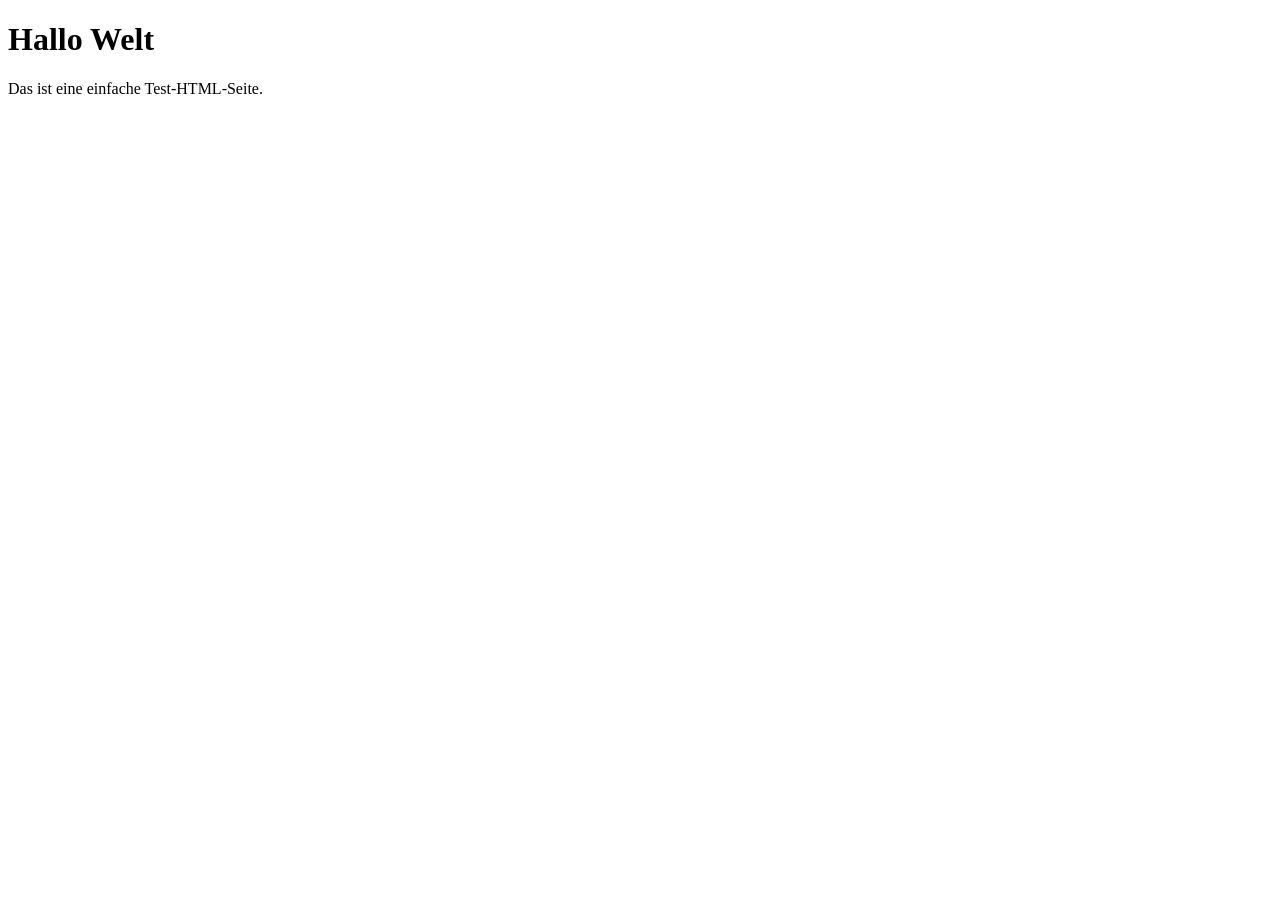
==== index.html @ 41f22ca0 "test html" ====
<!DOCTYPE html>
<html lang="de">
<head>
    <meta charset="UTF-8">
    <title>Testseite</title>
</head>
<body>
    <h1>Hallo Welt</h1>
    <p>Das ist eine einfache Test-HTML-Seite.</p>
</body>
</html>
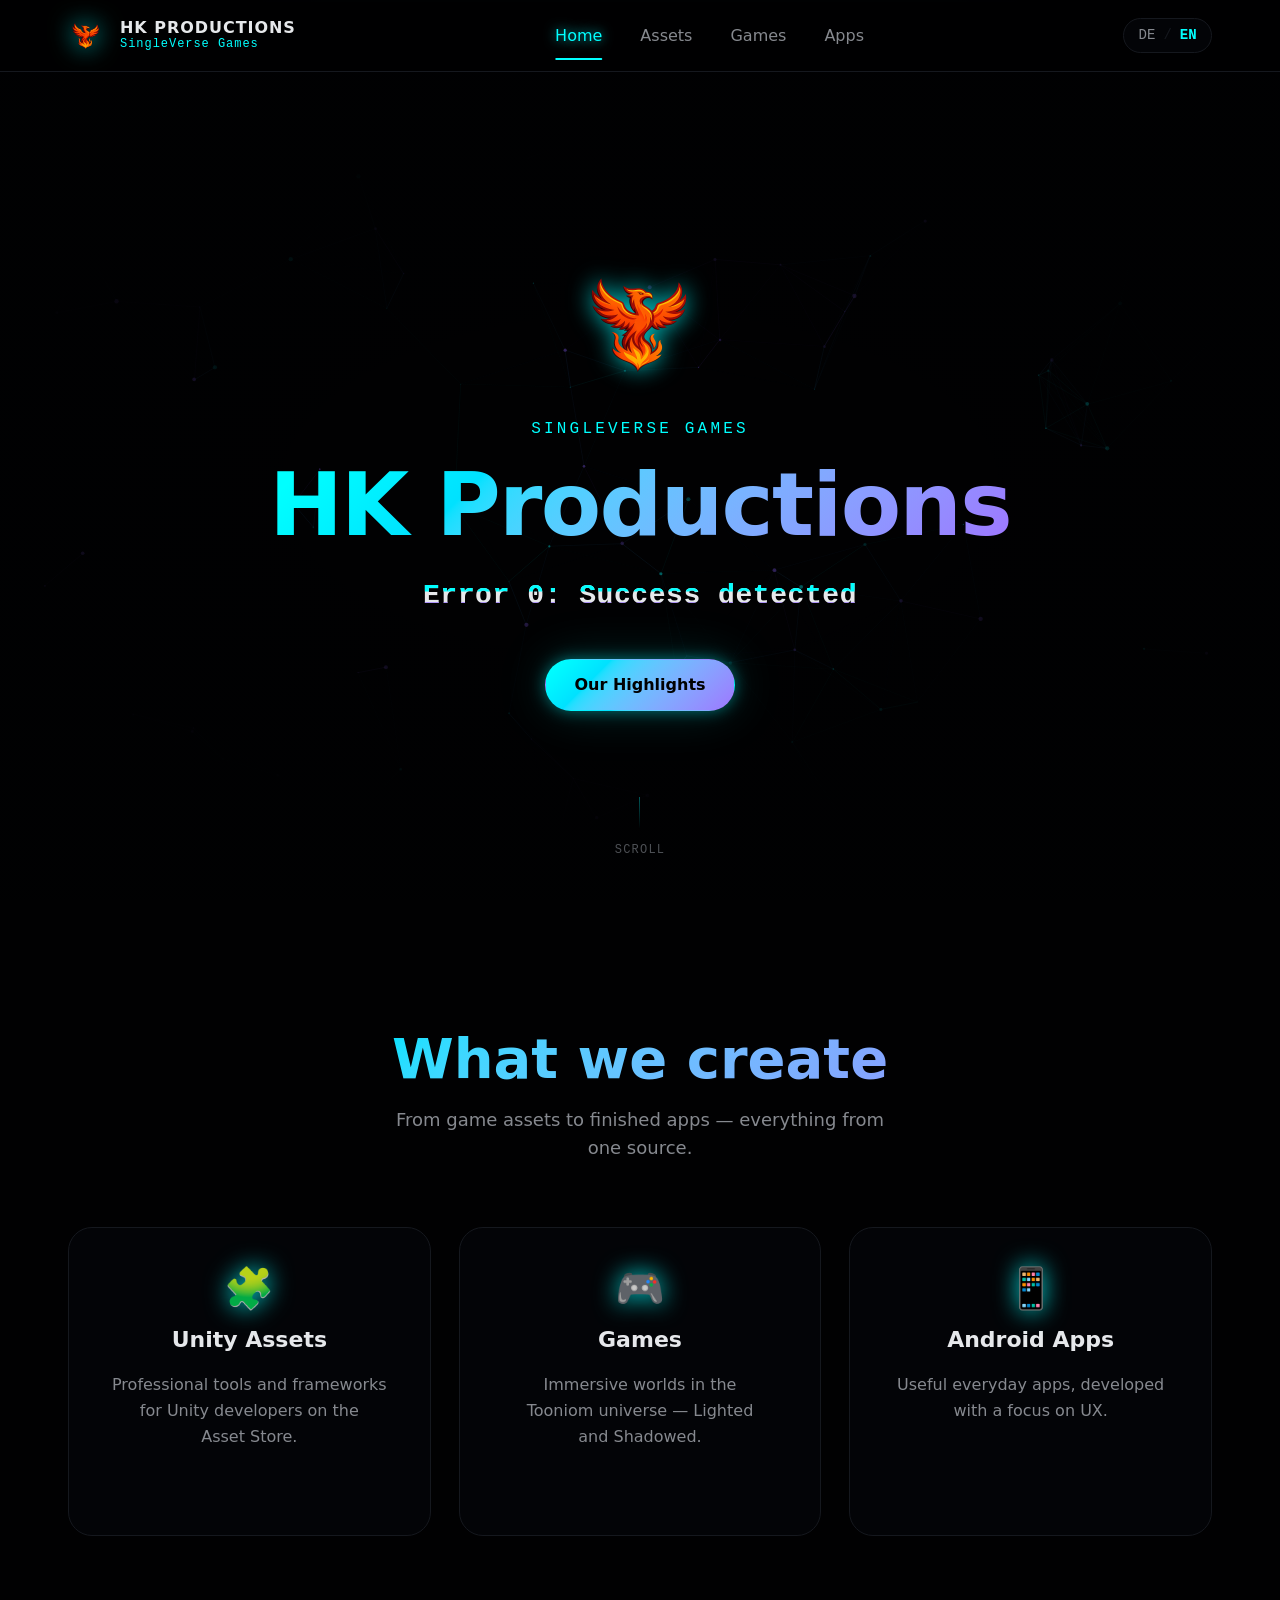
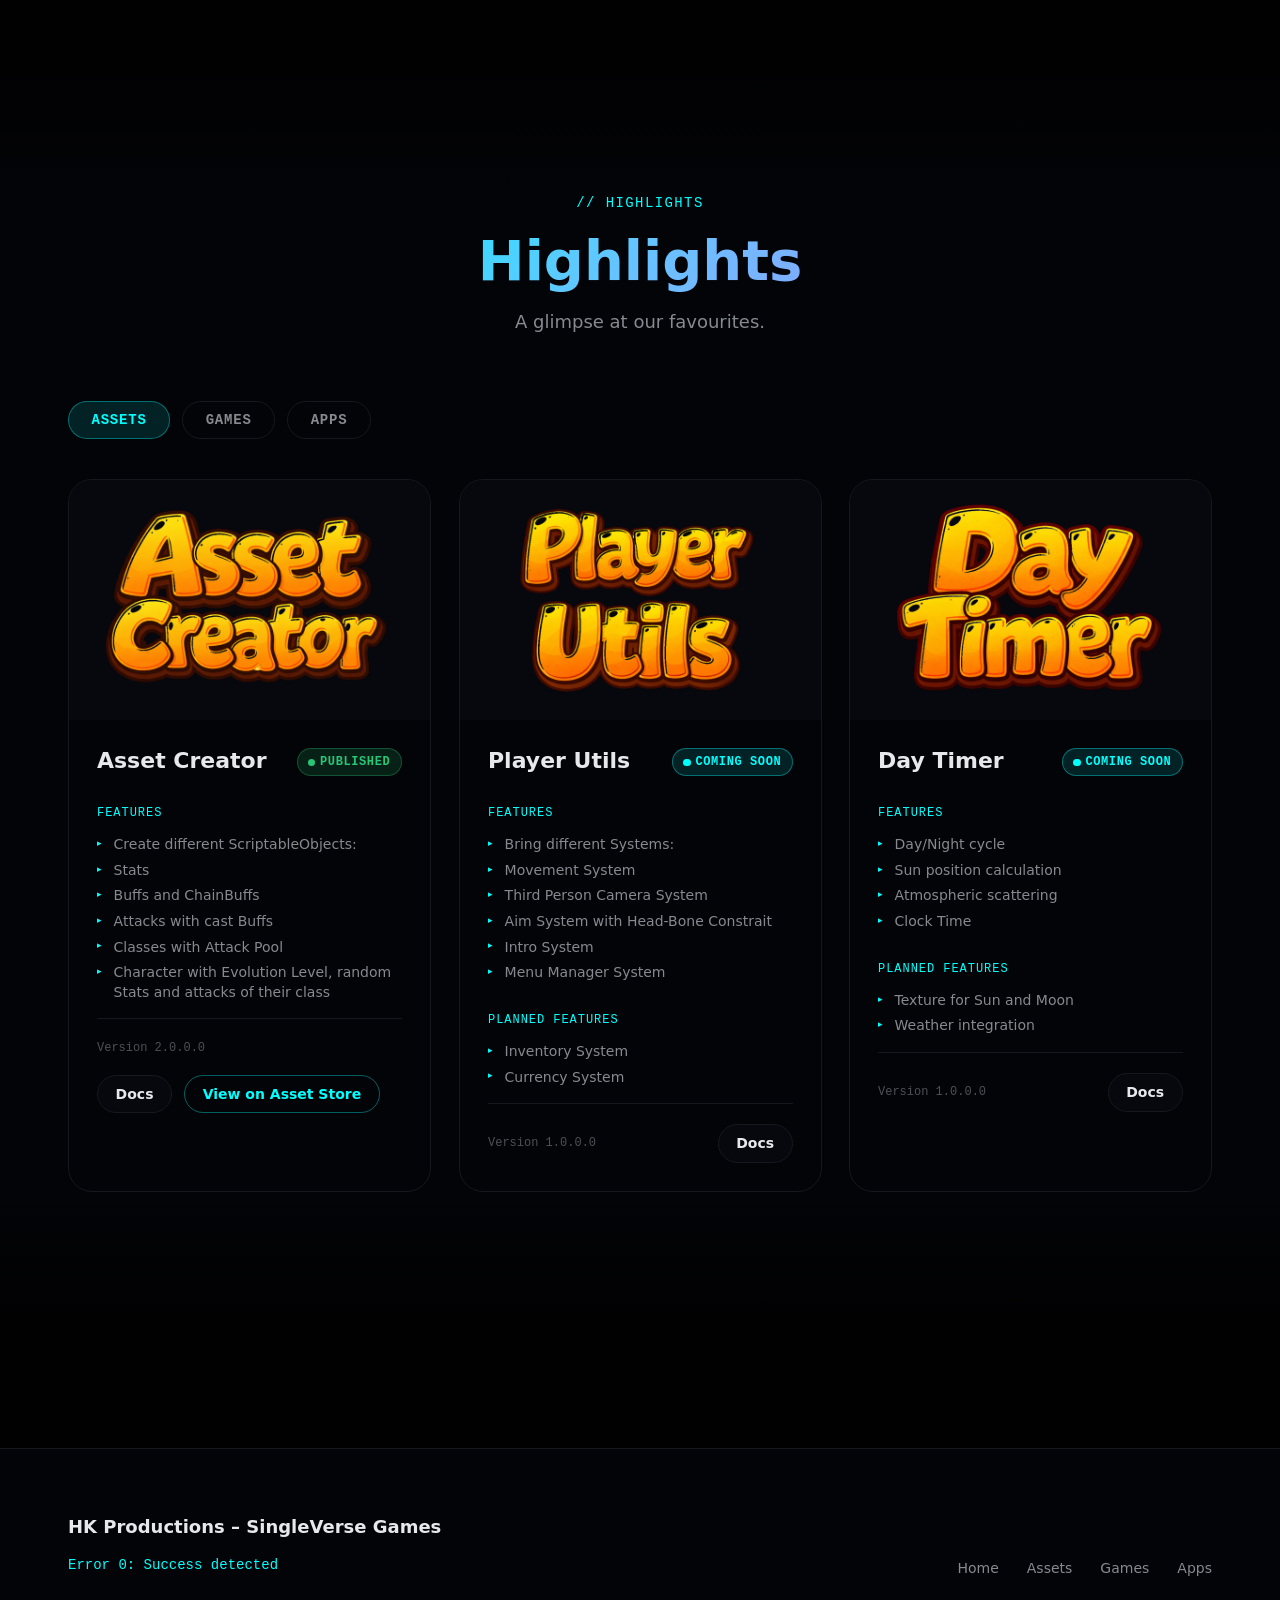
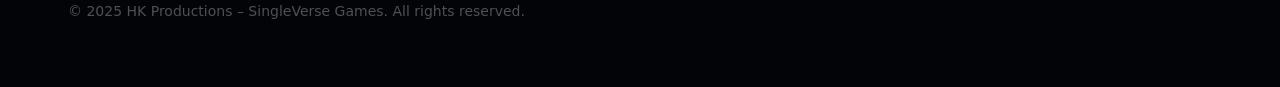
==== commit 8f259f17: "Website Init" ====
--- a/index.html
+++ b/index.html
@@ -1,11 +1,203 @@
 <!DOCTYPE html>
-<html lang="de">
+<html lang="de" data-page="index.html">
 <head>
-    <meta charset="UTF-8">
-    <title>Testseite</title>
+  <meta charset="UTF-8">
+  <meta name="viewport" content="width=device-width, initial-scale=1.0">
+
+  <!-- ── SEO ───────────────────────────────────────────────────────── -->
+  <title>HK Productions – SingleVerse Games | Error 0: Success detected</title>
+  <meta name="description" content="HK Productions – SingleVerse Games entwickelt Unity Assets, immersive Spiele im Tooniom-Universum und durchdachte Android Apps. Error 0: Success detected.">
+  <meta name="keywords" content="HK Productions, SingleVerse Games, Unity Assets, Tooniom, Android Apps, Indie Games, Game Development">
+  <meta name="author" content="HK Productions">
+  <meta name="robots" content="index, follow">
+  <!-- Replace with your actual GitHub Pages URL -->
+  <link rel="canonical" href="https://hk-gamestudio.github.io/">
+  <link rel="alternate" hreflang="de" href="https://hk-gamestudio.github.io/">
+  <link rel="alternate" hreflang="en" href="https://hk-gamestudio.github.io/">
+
+  <!-- ── Open Graph ─────────────────────────────────────────────── -->
+  <meta property="og:type"        content="website">
+  <meta property="og:url"         content="https://hk-gamestudio.github.io/">
+  <meta property="og:title"       content="HK Productions – SingleVerse Games">
+  <meta property="og:description" content="Unity Assets, Tooniom Games und Android Apps. Error 0: Success detected.">
+  <meta property="og:image"       content="https://hk-gamestudio.github.io/icons/Cover_PC.png">
+  <meta property="og:locale"      content="de_DE">
+  <meta property="og:locale:alternate" content="en_US">
+
+  <!-- ── Twitter Card ───────────────────────────────────────────── -->
+  <meta name="twitter:card"        content="summary_large_image">
+  <meta name="twitter:title"       content="HK Productions – SingleVerse Games">
+  <meta name="twitter:description" content="Unity Assets, Tooniom Games und Android Apps.">
+  <meta name="twitter:image"       content="https://hk-gamestudio.github.io/icons/Cover_PC.png">
+
+  <!-- ── Structured Data ────────────────────────────────────────── -->
+  <script type="application/ld+json">
+  {
+    "@context": "https://schema.org",
+    "@type": "Organization",
+    "name": "HK Productions",
+    "alternateName": "HK Productions – SingleVerse Games",
+    "description": "Game development studio creating Unity Assets, games and Android apps.",
+    "url": "https://hk-gamestudio.github.io/",
+    "logo": "https://hk-gamestudio.github.io/icons/Phönix.png",
+    "sameAs": []
+  }
+  </script>
+
+  <!-- ── Favicon ────────────────────────────────────────────────── -->
+  <link rel="icon" href="icons/favicon.ico" type="image/x-icon">
+  <link rel="icon" type="image/png" sizes="32x32" href="icons/favicon.ico">
+
+  <!-- ── CSS ────────────────────────────────────────────────────── -->
+  <link rel="stylesheet" href="css/tokens.css">
+  <link rel="stylesheet" href="css/reset.css">
+  <link rel="stylesheet" href="css/global.css">
+  <link rel="stylesheet" href="css/components.css">
+  <link rel="stylesheet" href="css/animations.css">
+  <link rel="stylesheet" href="css/home.css">
 </head>
-<body>
-    <h1>Hallo Welt</h1>
-    <p>Das ist eine einfache Test-HTML-Seite.</p>
+<body class="page">
+
+  <!-- Scan line effect -->
+  <div class="scanline" aria-hidden="true"></div>
+
+  <!-- ── Navigation ─────────────────────────────────────────────── -->
+  <nav class="nav" id="nav" role="navigation" aria-label="Hauptnavigation">
+    <div class="nav__inner">
+      <a href="index.html" class="nav__logo" aria-label="HK Productions – Home">
+        <img src="icons/Phönix.png" alt="HK Productions Logo" class="nav__logo-img" width="36" height="36">
+        <div class="nav__logo-text">
+          <span class="nav__logo-name">HK Productions</span>
+          <span class="nav__logo-sub">SingleVerse Games</span>
+        </div>
+      </a>
+
+      <ul class="nav__links" role="list">
+        <li><a href="index.html"  class="nav__link" data-page="index.html"  data-i18n="nav.home">Start</a></li>
+        <li><a href="assets.html" class="nav__link" data-page="assets.html" data-i18n="nav.assets">Assets</a></li>
+        <li><a href="games.html"  class="nav__link" data-page="games.html"  data-i18n="nav.games">Spiele</a></li>
+        <li><a href="apps.html"   class="nav__link" data-page="apps.html"   data-i18n="nav.apps">Apps</a></li>
+      </ul>
+
+      <div class="nav__right">
+        <button class="lang-toggle" id="lang-toggle" aria-label="Sprache wechseln">
+          <span class="lang-toggle__opt active" data-lang="de">DE</span>
+          <span class="lang-toggle__sep">/</span>
+          <span class="lang-toggle__opt" data-lang="en">EN</span>
+        </button>
+        <button class="nav__hamburger" id="nav-hamburger" aria-label="Menü öffnen" aria-expanded="false" aria-controls="nav-links">
+          <span></span><span></span><span></span>
+        </button>
+      </div>
+    </div>
+  </nav>
+
+  <main>
+
+    <!-- ── Hero ──────────────────────────────────────────────────── -->
+    <section class="hero" aria-label="Hero">
+      <canvas class="hero__canvas" id="hero-canvas" aria-hidden="true"></canvas>
+
+      <div class="hero__content">
+        <img
+          src="icons/Phönix.png"
+          alt="HK Productions Phönix"
+          class="hero__logo float fade-up"
+          width="128"
+          height="128"
+        >
+        <p class="hero__label fade-up fade-up--d1" data-i18n="home.hero_sub">SingleVerse Games</p>
+        <h1 class="hero__title fade-up fade-up--d2">HK Productions</h1>
+        <p class="hero__slogan fade-up fade-up--d3">
+          <span class="glitch" data-text="Error 0: Success detected" data-i18n="home.hero_slogan">Error 0: Success detected</span>
+        </p>
+        <div class="hero__actions fade-up fade-up--d4">
+          <a href="#showcase" class="btn btn--primary" data-i18n="home.hero_cta">Unsere Highlights</a>
+        </div>
+      </div>
+
+      <div class="hero__scroll-hint" aria-hidden="true">
+        <div class="hero__scroll-line"></div>
+        <span data-i18n="home.hero_scroll">Scrollen</span>
+      </div>
+    </section>
+
+    <!-- ── Feature Tiles ──────────────────────────────────────────── -->
+    <section class="features section" aria-labelledby="features-title">
+      <div class="container">
+        <div class="section-header">
+          <h2 id="features-title" data-i18n="home.features_title">Was wir erschaffen</h2>
+          <p data-i18n="home.features_sub">Vom Game-Asset bis zur fertigen App – alles aus einer Hand.</p>
+        </div>
+
+        <div class="features__grid">
+          <a href="assets.html" class="feature-tile reveal" data-reveal-delay="0">
+            <span class="feature-tile__icon" aria-hidden="true">🧩</span>
+            <h3 class="feature-tile__title" data-i18n="home.features.assets_title">Unity Assets</h3>
+            <p class="feature-tile__desc" data-i18n="home.features.assets_desc">Professionelle Tools und Frameworks für Unity-Entwickler auf dem Asset Store.</p>
+            <span class="feature-tile__arrow">→ ansehen</span>
+          </a>
+
+          <a href="games.html" class="feature-tile reveal" data-reveal-delay="100">
+            <span class="feature-tile__icon" aria-hidden="true">🎮</span>
+            <h3 class="feature-tile__title" data-i18n="home.features.games_title">Spiele</h3>
+            <p class="feature-tile__desc" data-i18n="home.features.games_desc">Immersive Welten im Tooniom-Universum – Lighted und Shadowed.</p>
+            <span class="feature-tile__arrow">→ entdecken</span>
+          </a>
+
+          <a href="apps.html" class="feature-tile reveal" data-reveal-delay="200">
+            <span class="feature-tile__icon" aria-hidden="true">📱</span>
+            <h3 class="feature-tile__title" data-i18n="home.features.apps_title">Android Apps</h3>
+            <p class="feature-tile__desc" data-i18n="home.features.apps_desc">Nützliche Apps für den Alltag, entwickelt mit Fokus auf UX.</p>
+            <span class="feature-tile__arrow">→ erkunden</span>
+          </a>
+        </div>
+      </div>
+    </section>
+
+    <!-- ── Showcase ───────────────────────────────────────────────── -->
+    <section class="showcase section" id="showcase" aria-labelledby="showcase-title">
+      <div class="container">
+        <p class="showcase__section-label" aria-hidden="true">// highlights</p>
+        <div class="section-header">
+          <h2 id="showcase-title" data-i18n="home.showcase_title">Highlights</h2>
+          <p data-i18n="home.showcase_sub">Ein Blick auf das, was wir bauen.</p>
+        </div>
+
+        <div class="showcase__tabs" role="tablist" aria-label="Showcase-Kategorien">
+          <button class="showcase__tab active" data-tab="assets" data-i18n="nav.assets" role="tab" aria-selected="true">Assets</button>
+          <button class="showcase__tab" data-tab="games" data-i18n="nav.games" role="tab" aria-selected="false">Spiele</button>
+          <button class="showcase__tab" data-tab="apps" data-i18n="nav.apps" role="tab" aria-selected="false">Apps</button>
+        </div>
+
+        <div class="cards-grid cards-grid--showcase" id="showcase-grid" role="tabpanel" aria-live="polite" aria-label="Showcase Cards">
+          <!-- Dynamically loaded by cards.js -->
+          <div class="skeleton skeleton-card"></div>
+          <div class="skeleton skeleton-card"></div>
+          <div class="skeleton skeleton-card"></div>
+        </div>
+      </div>
+    </section>
+
+  </main>
+
+  <!-- ── Footer ─────────────────────────────────────────────────── -->
+  <footer class="footer" role="contentinfo">
+    <div class="footer__inner">
+      <div class="footer__brand">
+        <span class="footer__name">HK Productions – SingleVerse Games</span>
+        <span class="footer__tagline" data-i18n="footer.tagline">Error 0: Success detected</span>
+        <span class="footer__copy" data-i18n="footer.copy">© 2025 HK Productions. Alle Rechte vorbehalten.</span>
+      </div>
+      <nav class="footer__links" aria-label="Footer Navigation">
+        <a href="index.html"  data-i18n="nav.home">Start</a>
+        <a href="assets.html" data-i18n="nav.assets">Assets</a>
+        <a href="games.html"  data-i18n="nav.games">Spiele</a>
+        <a href="apps.html"   data-i18n="nav.apps">Apps</a>
+      </nav>
+    </div>
+  </footer>
+
+  <script type="module" src="js/main.js"></script>
 </body>
 </html>
--- a/css/tokens.css
+++ b/css/tokens.css
@@ -0,0 +1,160 @@
+/* ═══════════════════════════════════════════════════════
+   LAYER ORDER — declared once here, inherited everywhere
+   ═══════════════════════════════════════════════════════ */
+@layer reset, tokens, global, components, pages;
+
+/* ── Animatable Custom Properties (CSS Houdini @property) ── */
+@property --neon-glow-opacity {
+  syntax: '<number>';
+  inherits: true;
+  initial-value: 0;
+}
+@property --card-border-opacity {
+  syntax: '<number>';
+  inherits: false;
+  initial-value: 0.12;
+}
+@property --gradient-angle {
+  syntax: '<angle>';
+  inherits: false;
+  initial-value: 135deg;
+}
+@property --particle-alpha {
+  syntax: '<number>';
+  inherits: false;
+  initial-value: 0;
+}
+
+/* ── Design Tokens ── */
+@layer tokens {
+  :root {
+    /* ── Color Primitives (OKLCH for perceptual uniformity) ── */
+    --_cyan-l:    0.90;
+    --_cyan-c:    0.20;
+    --_cyan-h:    194;
+    --_purple-l:  0.68;
+    --_purple-c:  0.22;
+    --_purple-h:  291;
+
+    /* Brand */
+    --clr-cyan:           oklch(var(--_cyan-l)   var(--_cyan-c)   var(--_cyan-h));
+    --clr-cyan-dim:       oklch(var(--_cyan-l)   var(--_cyan-c)   var(--_cyan-h) / 0.12);
+    --clr-cyan-border:    oklch(var(--_cyan-l)   var(--_cyan-c)   var(--_cyan-h) / 0.35);
+    --clr-cyan-glow:      oklch(var(--_cyan-l)   var(--_cyan-c)   var(--_cyan-h) / 0.50);
+    --clr-purple:         oklch(var(--_purple-l) var(--_purple-c) var(--_purple-h));
+    --clr-purple-dim:     oklch(var(--_purple-l) var(--_purple-c) var(--_purple-h) / 0.12);
+    --clr-purple-border:  oklch(var(--_purple-l) var(--_purple-c) var(--_purple-h) / 0.35);
+    --clr-purple-glow:    oklch(var(--_purple-l) var(--_purple-c) var(--_purple-h) / 0.50);
+
+    /* Gradient shorthand */
+    --gradient-brand: linear-gradient(135deg, var(--clr-cyan), var(--clr-purple));
+    --gradient-brand-r: linear-gradient(135deg, var(--clr-purple), var(--clr-cyan));
+
+    /* Surfaces */
+    --clr-bg:         oklch(0.065 0.010 264);
+    --clr-surface:    oklch(0.105 0.012 264);
+    --clr-surface-2:  oklch(0.135 0.012 264);
+    --clr-surface-3:  oklch(0.170 0.012 264);
+    --clr-border:     oklch(0.210 0.012 264);
+    --clr-border-2:   oklch(0.280 0.012 264);
+
+    /* Text */
+    --clr-text:        oklch(0.93 0.004 264);
+    --clr-text-muted:  oklch(0.63 0.010 264);
+    --clr-text-subtle: oklch(0.43 0.010 264);
+
+    /* Semantic */
+    --clr-success:     oklch(0.73 0.17 155);
+    --clr-success-dim: oklch(0.73 0.17 155 / 0.15);
+    --clr-warning:     oklch(0.80 0.17  62);
+    --clr-error:       oklch(0.63 0.22  25);
+
+    /* ── Typography ── */
+    --font-sans: ui-sans-serif, system-ui, -apple-system, 'Segoe UI', Roboto, sans-serif;
+    --font-mono: ui-monospace, 'JetBrains Mono', 'Fira Code', 'Cascadia Code', 'SF Mono', Consolas, monospace;
+
+    /* Fluid Type Scale */
+    --text-2xs: clamp(0.625rem,  1.00vw, 0.750rem);
+    --text-xs:  clamp(0.750rem,  1.25vw, 0.875rem);
+    --text-sm:  clamp(0.875rem,  1.50vw, 1.000rem);
+    --text-md:  clamp(1.000rem,  1.75vw, 1.125rem);
+    --text-lg:  clamp(1.125rem,  2.25vw, 1.375rem);
+    --text-xl:  clamp(1.375rem,  3.00vw, 1.750rem);
+    --text-2xl: clamp(1.750rem,  4.00vw, 2.500rem);
+    --text-3xl: clamp(2.250rem,  5.50vw, 3.500rem);
+    --text-4xl: clamp(2.750rem,  8.00vw, 5.500rem);
+
+    /* Font Weights */
+    --fw-normal:   400;
+    --fw-medium:   500;
+    --fw-semibold: 600;
+    --fw-bold:     700;
+    --fw-black:    900;
+
+    /* ── Spacing (fluid) ── */
+    --space-1:  clamp(0.25rem,  0.50vw, 0.375rem);
+    --space-2:  clamp(0.50rem,  1.00vw, 0.750rem);
+    --space-3:  clamp(0.75rem,  1.50vw, 1.000rem);
+    --space-4:  clamp(1.00rem,  2.00vw, 1.250rem);
+    --space-6:  clamp(1.25rem,  2.50vw, 1.750rem);
+    --space-8:  clamp(1.75rem,  3.50vw, 2.500rem);
+    --space-12: clamp(2.50rem,  5.00vw, 4.000rem);
+    --space-16: clamp(4.00rem,  7.00vw, 6.000rem);
+    --space-24: clamp(5.00rem, 10.00vw, 9.000rem);
+    --space-32: clamp(7.00rem, 14.00vw, 12.00rem);
+
+    /* ── Border Radius ── */
+    --radius-sm:   0.375rem;
+    --radius-md:   0.625rem;
+    --radius-lg:   1.000rem;
+    --radius-xl:   1.500rem;
+    --radius-2xl:  2.000rem;
+    --radius-full: 9999px;
+
+    /* ── Layout ── */
+    --max-width:  75rem;
+    --nav-height: 4.5rem;
+
+    /* ── Glows ── */
+    --glow-cyan:
+      0 0 15px oklch(var(--_cyan-l) var(--_cyan-c) var(--_cyan-h) / 0.40),
+      0 0 50px oklch(var(--_cyan-l) var(--_cyan-c) var(--_cyan-h) / 0.15);
+    --glow-purple:
+      0 0 15px oklch(var(--_purple-l) var(--_purple-c) var(--_purple-h) / 0.40),
+      0 0 50px oklch(var(--_purple-l) var(--_purple-c) var(--_purple-h) / 0.15);
+    --glow-text-cyan:
+      0 0 12px oklch(var(--_cyan-l) var(--_cyan-c) var(--_cyan-h) / 0.80);
+    --glow-text-purple:
+      0 0 12px oklch(var(--_purple-l) var(--_purple-c) var(--_purple-h) / 0.80);
+
+    /* ── Shadows ── */
+    --shadow-sm: 0 1px 3px oklch(0.04 0 0 / 0.50), 0  1px  2px oklch(0.04 0 0 / 0.30);
+    --shadow-md: 0 4px 6px oklch(0.04 0 0 / 0.50), 0  2px  4px oklch(0.04 0 0 / 0.30);
+    --shadow-lg: 0 10px 25px oklch(0.04 0 0 / 0.60), 0 4px 10px oklch(0.04 0 0 / 0.40);
+    --shadow-xl: 0 20px 50px oklch(0.04 0 0 / 0.70), 0 8px 20px oklch(0.04 0 0 / 0.50);
+
+    /* ── Easing ── */
+    --ease-out-expo:  cubic-bezier(0.16, 1, 0.30, 1);
+    --ease-out-quart: cubic-bezier(0.25, 1, 0.50, 1);
+    --ease-spring:    cubic-bezier(0.34, 1.56, 0.64, 1);
+    --ease-in-back:   cubic-bezier(0.36, 0, 0.66, -0.56);
+
+    /* ── Durations ── */
+    --dur-fast:   120ms;
+    --dur-base:   250ms;
+    --dur-slow:   400ms;
+    --dur-slower: 700ms;
+
+    --transition-fast: var(--dur-fast)   var(--ease-out-expo);
+    --transition-base: var(--dur-base)   var(--ease-out-expo);
+    --transition-slow: var(--dur-slow)   var(--ease-out-expo);
+
+    /* ── Z-Index Scale ── */
+    --z-below:    -1;
+    --z-base:      0;
+    --z-raised:   10;
+    --z-overlay:  20;
+    --z-dropdown: 30;
+    --z-nav:      50;
+  }
+}
--- a/css/global.css
+++ b/css/global.css
@@ -0,0 +1,367 @@
+@layer global {
+
+  /* ── Layout Primitives ─────────────────────────────────────────────────── */
+
+  .container {
+    width: 100%;
+    max-width: var(--max-width);
+    margin-inline: auto;
+    padding-inline: var(--space-6);
+  }
+
+  .section {
+    padding-block: var(--space-24);
+  }
+
+  .section-header {
+    text-align: center;
+    margin-bottom: var(--space-12);
+  }
+
+  .section-header h2 {
+    font-size: var(--text-3xl);
+    font-weight: var(--fw-black);
+    background: var(--gradient-brand);
+    -webkit-background-clip: text;
+    background-clip: text;
+    -webkit-text-fill-color: transparent;
+    margin-bottom: var(--space-3);
+  }
+
+  .section-header p {
+    color: var(--clr-text-muted);
+    max-width: 52ch;
+    margin-inline: auto;
+    font-size: var(--text-md);
+  }
+
+  /* ── Navigation ─────────────────────────────────────────────────────────── */
+
+  .nav {
+    position: fixed;
+    top: 0;
+    inset-inline: 0;
+    height: var(--nav-height);
+    z-index: var(--z-nav);
+    background: oklch(0.065 0.010 264 / 0.75);
+    backdrop-filter: blur(24px) saturate(160%);
+    -webkit-backdrop-filter: blur(24px) saturate(160%);
+    border-bottom: 1px solid var(--clr-border);
+    transition: border-color var(--transition-base), background var(--transition-slow);
+  }
+
+  .nav.scrolled {
+    border-bottom-color: var(--clr-cyan-border);
+    background: oklch(0.065 0.010 264 / 0.92);
+  }
+
+  .nav__inner {
+    display: flex;
+    align-items: center;
+    justify-content: space-between;
+    height: 100%;
+    max-width: var(--max-width);
+    margin-inline: auto;
+    padding-inline: var(--space-6);
+    gap: var(--space-4);
+  }
+
+  /* Logo */
+  .nav__logo {
+    display: flex;
+    align-items: center;
+    gap: var(--space-3);
+    flex-shrink: 0;
+    transition: opacity var(--transition-fast);
+  }
+  .nav__logo:hover { opacity: 0.8; }
+
+  .nav__logo-img {
+    width: 2.25rem;
+    height: 2.25rem;
+    object-fit: contain;
+    filter: drop-shadow(var(--glow-text-cyan));
+  }
+
+  .nav__logo-text {
+    display: flex;
+    flex-direction: column;
+    line-height: 1.15;
+  }
+
+  .nav__logo-name {
+    font-size: var(--text-sm);
+    font-weight: var(--fw-bold);
+    letter-spacing: 0.06em;
+    text-transform: uppercase;
+    color: var(--clr-text);
+  }
+
+  .nav__logo-sub {
+    font-size: var(--text-2xs);
+    font-family: var(--font-mono);
+    color: var(--clr-cyan);
+    letter-spacing: 0.08em;
+  }
+
+  /* Links */
+  .nav__links {
+    display: flex;
+    align-items: center;
+    gap: var(--space-1);
+  }
+
+  .nav__link {
+    position: relative;
+    display: inline-flex;
+    align-items: center;
+    font-size: var(--text-sm);
+    font-weight: var(--fw-medium);
+    color: var(--clr-text-muted);
+    padding: var(--space-2) var(--space-3);
+    border-radius: var(--radius-md);
+    transition:
+      color var(--transition-fast),
+      background-color var(--transition-fast);
+  }
+
+  .nav__link::after {
+    content: '';
+    position: absolute;
+    bottom: 0;
+    left: 50%;
+    width: 0;
+    height: 2px;
+    background: var(--clr-cyan);
+    border-radius: var(--radius-full);
+    transform: translateX(-50%);
+    transition: width var(--transition-base);
+  }
+
+  .nav__link:hover {
+    color: var(--clr-text);
+    background-color: var(--clr-surface);
+  }
+
+  .nav__link.active {
+    color: var(--clr-cyan);
+    text-shadow: var(--glow-text-cyan);
+  }
+
+  .nav__link.active::after { width: 60%; }
+
+  /* Right controls */
+  .nav__right {
+    display: flex;
+    align-items: center;
+    gap: var(--space-3);
+    flex-shrink: 0;
+  }
+
+  /* Language toggle */
+  .lang-toggle {
+    display: flex;
+    align-items: center;
+    gap: 0.2rem;
+    background: var(--clr-surface);
+    border: 1px solid var(--clr-border);
+    border-radius: var(--radius-full);
+    padding: 0.25rem 0.6rem;
+    font-size: var(--text-xs);
+    font-family: var(--font-mono);
+    cursor: pointer;
+    transition:
+      border-color var(--transition-fast),
+      background var(--transition-fast);
+    user-select: none;
+  }
+
+  .lang-toggle:hover {
+    border-color: var(--clr-cyan-border);
+    background: var(--clr-surface-2);
+  }
+
+  .lang-toggle__opt {
+    color: var(--clr-text-muted);
+    padding: 0.1rem 0.3rem;
+    border-radius: var(--radius-full);
+    transition: color var(--transition-fast), background var(--transition-fast);
+  }
+
+  .lang-toggle__opt.active {
+    color: var(--clr-cyan);
+    font-weight: var(--fw-bold);
+  }
+
+  .lang-toggle__sep { color: var(--clr-border); }
+
+  /* Hamburger */
+  .nav__hamburger {
+    display: none;
+    flex-direction: column;
+    justify-content: center;
+    gap: 5px;
+    width: 2.25rem;
+    height: 2.25rem;
+    padding: 0.375rem;
+    border-radius: var(--radius-md);
+    transition: background var(--transition-fast);
+  }
+
+  .nav__hamburger:hover { background: var(--clr-surface); }
+
+  .nav__hamburger span {
+    display: block;
+    width: 100%;
+    height: 2px;
+    background: var(--clr-text-muted);
+    border-radius: var(--radius-full);
+    transition:
+      transform var(--transition-base),
+      opacity var(--transition-fast),
+      background var(--transition-fast);
+    transform-origin: center;
+  }
+
+  .nav__hamburger.open span:nth-child(1) {
+    transform: translateY(7px) rotate(45deg);
+    background: var(--clr-cyan);
+  }
+  .nav__hamburger.open span:nth-child(2) {
+    opacity: 0;
+    transform: scaleX(0);
+  }
+  .nav__hamburger.open span:nth-child(3) {
+    transform: translateY(-7px) rotate(-45deg);
+    background: var(--clr-cyan);
+  }
+
+  /* Mobile nav */
+  @media (max-width: 768px) {
+    .nav__links {
+      position: fixed;
+      top: var(--nav-height);
+      inset-inline: 0;
+      background: oklch(0.085 0.010 264 / 0.97);
+      backdrop-filter: blur(24px);
+      -webkit-backdrop-filter: blur(24px);
+      border-bottom: 1px solid var(--clr-border);
+      flex-direction: column;
+      align-items: stretch;
+      gap: 0;
+      padding: var(--space-2) var(--space-6) var(--space-4);
+      transform: translateY(-110%);
+      transition: transform var(--transition-slow);
+      z-index: var(--z-dropdown);
+      pointer-events: none;
+    }
+
+    .nav__links.open {
+      transform: translateY(0);
+      pointer-events: auto;
+    }
+
+    .nav__link {
+      padding-block: var(--space-4);
+      border-bottom: 1px solid var(--clr-border);
+      border-radius: 0;
+    }
+
+    .nav__link:last-child { border-bottom: none; }
+
+    .nav__hamburger { display: flex; }
+  }
+
+  /* ── Body offset ────────────────────────────────────────────────────────── */
+
+  body { padding-top: var(--nav-height); }
+
+  /* ── Footer ─────────────────────────────────────────────────────────────── */
+
+  .footer {
+    background: var(--clr-surface);
+    border-top: 1px solid var(--clr-border);
+    margin-top: var(--space-24);
+    padding-block: var(--space-12);
+  }
+
+  .footer__inner {
+    max-width: var(--max-width);
+    margin-inline: auto;
+    padding-inline: var(--space-6);
+    display: grid;
+    grid-template-columns: 1fr auto;
+    align-items: center;
+    gap: var(--space-8);
+  }
+
+  .footer__brand {
+    display: flex;
+    flex-direction: column;
+    gap: var(--space-2);
+  }
+
+  .footer__name {
+    font-size: var(--text-md);
+    font-weight: var(--fw-semibold);
+  }
+
+  .footer__tagline {
+    font-family: var(--font-mono);
+    font-size: var(--text-xs);
+    color: var(--clr-cyan);
+  }
+
+  .footer__copy {
+    margin-top: var(--space-2);
+    font-size: var(--text-xs);
+    color: var(--clr-text-subtle);
+  }
+
+  .footer__links {
+    display: flex;
+    gap: var(--space-6);
+    flex-wrap: wrap;
+    justify-content: flex-end;
+  }
+
+  .footer__links a {
+    font-size: var(--text-xs);
+    color: var(--clr-text-muted);
+    transition: color var(--transition-fast);
+  }
+  .footer__links a:hover { color: var(--clr-cyan); }
+
+  @media (max-width: 600px) {
+    .footer__inner {
+      grid-template-columns: 1fr;
+      text-align: center;
+    }
+    .footer__links { justify-content: center; }
+  }
+
+  /* ── Page hero spacer ───────────────────────────────────────────────────── */
+
+  .page-hero {
+    padding-block: var(--space-24) var(--space-16);
+    text-align: center;
+    position: relative;
+  }
+
+  .page-hero h1 {
+    font-size: var(--text-4xl);
+    font-weight: var(--fw-black);
+    background: var(--gradient-brand);
+    -webkit-background-clip: text;
+    background-clip: text;
+    -webkit-text-fill-color: transparent;
+    margin-bottom: var(--space-4);
+  }
+
+  .page-hero p {
+    font-size: var(--text-lg);
+    color: var(--clr-text-muted);
+    max-width: 55ch;
+    margin-inline: auto;
+  }
+}
--- a/css/components.css
+++ b/css/components.css
@@ -0,0 +1,626 @@
+@layer components {
+
+  /* ── Buttons ─────────────────────────────────────────────────────────────── */
+
+  .btn {
+    display: inline-flex;
+    align-items: center;
+    justify-content: center;
+    gap: var(--space-2);
+    padding: 0.75rem 1.75rem;
+    font-size: var(--text-sm);
+    font-weight: var(--fw-semibold);
+    border-radius: var(--radius-full);
+    border: 1px solid transparent;
+    cursor: pointer;
+    transition:
+      transform var(--transition-fast),
+      box-shadow var(--transition-base),
+      background var(--transition-base),
+      border-color var(--transition-fast);
+    white-space: nowrap;
+    user-select: none;
+    position: relative;
+    overflow: hidden;
+  }
+
+  .btn::before {
+    content: '';
+    position: absolute;
+    inset: 0;
+    background: linear-gradient(135deg, oklch(1 0 0 / 0.08) 0%, transparent 60%);
+    opacity: 0;
+    transition: opacity var(--transition-fast);
+  }
+
+  .btn:hover::before { opacity: 1; }
+  .btn:active { transform: scale(0.97); }
+
+  .btn--primary {
+    background: var(--gradient-brand);
+    color: oklch(0.065 0.010 264);
+    font-weight: var(--fw-bold);
+    box-shadow: var(--glow-cyan);
+  }
+  .btn--primary:hover {
+    box-shadow: var(--glow-cyan), var(--glow-purple);
+    transform: translateY(-2px);
+  }
+
+  .btn--ghost {
+    background: transparent;
+    color: var(--clr-cyan);
+    border-color: var(--clr-cyan-border);
+  }
+  .btn--ghost:hover {
+    background: var(--clr-cyan-dim);
+    border-color: var(--clr-cyan);
+    box-shadow: var(--glow-cyan);
+    transform: translateY(-2px);
+  }
+
+  .btn--surface {
+    background: var(--clr-surface-2);
+    color: var(--clr-text);
+    border-color: var(--clr-border);
+  }
+  .btn--surface:hover {
+    background: var(--clr-surface-3);
+    border-color: var(--clr-border-2);
+    transform: translateY(-1px);
+  }
+
+  .btn--sm {
+    padding: 0.45rem 1.1rem;
+    font-size: var(--text-xs);
+  }
+
+  .btn--muted {
+    opacity: 0.45;
+    cursor: default;
+    pointer-events: none;
+  }
+
+  .btn--icon {
+    width: 2.5rem;
+    height: 2.5rem;
+    padding: 0;
+    border-radius: var(--radius-md);
+  }
+
+  /* ── Badges ─────────────────────────────────────────────────────────────── */
+
+  .badge {
+    display: inline-flex;
+    align-items: center;
+    gap: 0.3rem;
+    padding: 0.2rem 0.65rem;
+    font-size: var(--text-2xs);
+    font-family: var(--font-mono);
+    font-weight: var(--fw-semibold);
+    letter-spacing: 0.05em;
+    border-radius: var(--radius-full);
+    border: 1px solid transparent;
+    text-transform: uppercase;
+  }
+
+  .badge::before {
+    content: '';
+    width: 0.45rem;
+    height: 0.45rem;
+    border-radius: 50%;
+    background: currentColor;
+    flex-shrink: 0;
+  }
+
+  .badge--published {
+    color: var(--clr-success);
+    background: var(--clr-success-dim);
+    border-color: oklch(0.73 0.17 155 / 0.3);
+  }
+
+  .badge--planned {
+    color: var(--clr-purple);
+    background: var(--clr-purple-dim);
+    border-color: var(--clr-purple-border);
+  }
+
+  .badge--coming {
+    color: var(--clr-cyan);
+    background: var(--clr-cyan-dim);
+    border-color: var(--clr-cyan-border);
+  }
+
+  .badge--dev {
+    color: var(--clr-warning);
+    background: oklch(0.80 0.17 62 / 0.12);
+    border-color: oklch(0.80 0.17 62 / 0.35);
+  }
+
+  /* ── Product Card (Web Component shell) ──────────────────────────────────── */
+
+  product-card,
+  game-card,
+  app-card {
+    display: contents;
+  }
+
+  .card {
+    container-type: inline-size;
+    position: relative;
+    background: var(--clr-surface);
+    border: 1px solid var(--clr-border);
+    border-radius: var(--radius-xl);
+    overflow: hidden;
+    transition:
+      border-color var(--transition-base),
+      transform var(--transition-base),
+      box-shadow var(--transition-base);
+    will-change: transform;
+  }
+
+  .card:hover {
+    border-color: var(--clr-cyan-border);
+    transform: translateY(-4px);
+    box-shadow: var(--shadow-xl), 0 0 30px var(--clr-cyan-glow);
+  }
+
+  /* Shimmer on hover */
+  .card::after {
+    content: '';
+    position: absolute;
+    inset: 0;
+    background: linear-gradient(
+      135deg,
+      oklch(1 0 0 / 0) 0%,
+      oklch(1 0 0 / 0.03) 50%,
+      oklch(1 0 0 / 0) 100%
+    );
+    opacity: 0;
+    transition: opacity var(--transition-base);
+    pointer-events: none;
+    z-index: 1;
+  }
+
+  .card:hover::after { opacity: 1; }
+
+  .card__cover {
+    width: 100%;
+    aspect-ratio: 420 / 280;
+    object-fit: cover;
+    background: var(--clr-surface-2);
+  }
+
+  .card__cover-placeholder {
+    width: 100%;
+    aspect-ratio: 420 / 280;
+    display: flex;
+    align-items: center;
+    justify-content: center;
+    background: var(--clr-surface-2);
+    font-size: 3rem;
+  }
+
+  .card__body {
+    padding: var(--space-6);
+    display: flex;
+    flex-direction: column;
+    gap: var(--space-3);
+  }
+
+  .card__header {
+    display: flex;
+    align-items: flex-start;
+    justify-content: space-between;
+    gap: var(--space-3);
+  }
+
+  .card__title {
+    font-size: var(--text-lg);
+    font-weight: var(--fw-bold);
+    color: var(--clr-text);
+    line-height: 1.2;
+  }
+
+  .card__subtitle {
+    font-size: var(--text-sm);
+    color: var(--clr-text-muted);
+    margin-top: 0.2rem;
+  }
+
+  .card__features {
+    margin-top: var(--space-2);
+  }
+
+  .card__features-label {
+    font-size: var(--text-2xs);
+    font-family: var(--font-mono);
+    color: var(--clr-cyan);
+    text-transform: uppercase;
+    letter-spacing: 0.08em;
+    margin-bottom: var(--space-2);
+  }
+
+  .card__features-list {
+    display: flex;
+    flex-direction: column;
+    gap: var(--space-1);
+  }
+
+  .card__feature-item {
+    display: flex;
+    align-items: flex-start;
+    gap: var(--space-2);
+    font-size: var(--text-xs);
+    color: var(--clr-text-muted);
+    line-height: 1.4;
+  }
+
+  .card__feature-item::before {
+    content: '▸';
+    color: var(--clr-cyan);
+    font-size: 0.65em;
+    margin-top: 0.2em;
+    flex-shrink: 0;
+  }
+
+  .card__footer {
+    margin-top: auto;
+    padding-top: var(--space-4);
+    border-top: 1px solid var(--clr-border);
+    display: flex;
+    align-items: center;
+    justify-content: space-between;
+    gap: var(--space-3);
+    flex-wrap: wrap;
+  }
+
+  .card__version {
+    font-family: var(--font-mono);
+    font-size: var(--text-2xs);
+    color: var(--clr-text-subtle);
+  }
+
+  /* ── Game Card ────────────────────────────────────────────────────────────── */
+
+  .game-card {
+    container-type: inline-size;
+    position: relative;
+    border-radius: var(--radius-xl);
+    overflow: hidden;
+    border: 1px solid var(--clr-border);
+    transition:
+      border-color var(--transition-base),
+      transform var(--transition-base),
+      box-shadow var(--transition-base);
+    will-change: transform;
+    background: var(--clr-surface);
+  }
+
+  .game-card:hover {
+    border-color: var(--clr-purple-border);
+    transform: translateY(-4px);
+    box-shadow: var(--shadow-xl), 0 0 30px var(--clr-purple-glow);
+  }
+
+  .game-card__cover {
+    position: relative;
+    width: 100%;
+    aspect-ratio: 16 / 9;
+    overflow: hidden;
+  }
+
+  .game-card__cover img {
+    width: 100%;
+    height: 100%;
+    object-fit: cover;
+    transition: transform var(--duration-slow) var(--ease-out-quart);
+  }
+
+  .game-card:hover .game-card__cover img {
+    transform: scale(1.05);
+  }
+
+  .game-card__cover-placeholder {
+    width: 100%;
+    height: 100%;
+    display: flex;
+    align-items: center;
+    justify-content: center;
+    background: var(--clr-surface-2);
+    color: var(--clr-text-subtle);
+    font-family: var(--font-mono);
+    font-size: var(--text-sm);
+    letter-spacing: 0.05em;
+  }
+
+  .game-card__overlay {
+    position: absolute;
+    inset: 0;
+    background: linear-gradient(
+      to top,
+      oklch(0.065 0.010 264 / 0.85) 0%,
+      transparent 60%
+    );
+  }
+
+  .game-card__body {
+    padding: var(--space-6);
+    display: flex;
+    flex-direction: column;
+    gap: var(--space-3);
+  }
+
+  .game-card__title {
+    font-size: var(--text-lg);
+    font-weight: var(--fw-bold);
+  }
+
+  .game-card__meta {
+    display: flex;
+    flex-wrap: wrap;
+    gap: var(--space-2);
+    align-items: center;
+    font-size: var(--text-xs);
+    color: var(--clr-text-muted);
+  }
+
+  .game-card__meta-item {
+    display: flex;
+    align-items: center;
+    gap: var(--space-1);
+  }
+
+  .game-card__meta-label {
+    font-family: var(--font-mono);
+    font-size: var(--text-2xs);
+    color: var(--clr-text-subtle);
+    text-transform: uppercase;
+    letter-spacing: 0.06em;
+  }
+
+  .game-card__features {
+    list-style: none;
+    margin-top: var(--space-3);
+    display: flex;
+    flex-direction: column;
+    gap: var(--space-1);
+  }
+
+  .game-card__feature-item {
+    font-size: var(--text-xs);
+    color: var(--clr-text-muted);
+    padding-left: var(--space-4);
+    position: relative;
+    line-height: 1.5;
+  }
+
+  .game-card__feature-item::before {
+    content: '▸';
+    position: absolute;
+    left: 0;
+    font-size: 0.65em;
+    color: var(--clr-cyan);
+    opacity: 0.7;
+  }
+
+  /* ── App Card ─────────────────────────────────────────────────────────────── */
+
+  .app-card {
+    container-type: inline-size;
+    position: relative;
+    background: var(--clr-surface);
+    border: 1px solid var(--clr-border);
+    border-radius: var(--radius-xl);
+    overflow: hidden;
+    transition:
+      border-color var(--transition-base),
+      transform var(--transition-base),
+      box-shadow var(--transition-base);
+    display: flex;
+    flex-direction: column;
+  }
+
+  .app-card:hover {
+    border-color: var(--clr-cyan-border);
+    transform: translateY(-4px);
+    box-shadow: var(--shadow-xl), 0 0 30px var(--clr-cyan-glow);
+  }
+
+  .app-card__header {
+    padding: var(--space-8);
+    display: flex;
+    align-items: center;
+    gap: var(--space-4);
+    border-bottom: 1px solid var(--clr-border);
+    background: linear-gradient(135deg, var(--clr-surface-2), var(--clr-surface));
+  }
+
+  .app-card__icon {
+    font-size: 3rem;
+    line-height: 1;
+    width: 4rem;
+    height: 4rem;
+    display: flex;
+    align-items: center;
+    justify-content: center;
+    background: var(--clr-surface-3);
+    border-radius: var(--radius-lg);
+    border: 1px solid var(--clr-border);
+    flex-shrink: 0;
+  }
+
+  .app-card__header-text {
+    flex: 1;
+    min-width: 0;
+  }
+
+  .app-card__name {
+    font-size: var(--text-xl);
+    font-weight: var(--fw-bold);
+    color: var(--clr-text);
+  }
+
+  .app-card__tagline {
+    font-size: var(--text-sm);
+    color: var(--clr-cyan);
+    margin-top: var(--space-1);
+    font-family: var(--font-mono);
+  }
+
+  .app-card__body {
+    padding: var(--space-6);
+    flex: 1;
+    display: flex;
+    flex-direction: column;
+    gap: var(--space-4);
+  }
+
+  .app-card__desc {
+    font-size: var(--text-sm);
+    color: var(--clr-text-muted);
+    line-height: 1.7;
+  }
+
+  .app-card__footer {
+    display: flex;
+    align-items: center;
+    justify-content: space-between;
+    gap: var(--space-3);
+    margin-top: auto;
+    padding-top: var(--space-4);
+    border-top: 1px solid var(--clr-border);
+  }
+
+  .app-card__platform {
+    display: flex;
+    align-items: center;
+    gap: var(--space-2);
+    font-size: var(--text-xs);
+    font-family: var(--font-mono);
+    color: var(--clr-text-muted);
+  }
+
+  /* ── Cards Grid ─────────────────────────────────────────────────────────── */
+
+  .cards-grid {
+    display: grid;
+    grid-template-columns: repeat(auto-fill, minmax(min(320px, 100%), 1fr));
+    gap: var(--space-6);
+  }
+
+  .cards-grid--games {
+    grid-template-columns: repeat(auto-fill, minmax(min(360px, 100%), 1fr));
+  }
+
+  /* ── Filter Bar ─────────────────────────────────────────────────────────── */
+
+  .filter-bar {
+    display: flex;
+    gap: var(--space-2);
+    flex-wrap: wrap;
+    margin-bottom: var(--space-8);
+  }
+
+  .filter-btn {
+    padding: 0.4rem 1rem;
+    font-size: var(--text-xs);
+    font-family: var(--font-mono);
+    font-weight: var(--fw-semibold);
+    letter-spacing: 0.04em;
+    border-radius: var(--radius-full);
+    background: var(--clr-surface);
+    border: 1px solid var(--clr-border);
+    color: var(--clr-text-muted);
+    cursor: pointer;
+    transition:
+      color var(--transition-fast),
+      background var(--transition-fast),
+      border-color var(--transition-fast),
+      box-shadow var(--transition-fast);
+  }
+
+  .filter-btn:hover {
+    border-color: var(--clr-border-2);
+    color: var(--clr-text);
+  }
+
+  .filter-btn.active {
+    background: var(--clr-cyan-dim);
+    border-color: var(--clr-cyan-border);
+    color: var(--clr-cyan);
+    box-shadow: var(--glow-cyan);
+  }
+
+  /* ── Section Divider ─────────────────────────────────────────────────────── */
+
+  .divider {
+    display: flex;
+    align-items: center;
+    gap: var(--space-4);
+    margin-block: var(--space-12);
+  }
+
+  .divider::before,
+  .divider::after {
+    content: '';
+    flex: 1;
+    height: 1px;
+    background: linear-gradient(to right, transparent, var(--clr-border), transparent);
+  }
+
+  .divider span {
+    font-family: var(--font-mono);
+    font-size: var(--text-xs);
+    color: var(--clr-text-subtle);
+    letter-spacing: 0.08em;
+    text-transform: uppercase;
+    white-space: nowrap;
+  }
+
+  /* ── No-results placeholder ──────────────────────────────────────────────── */
+
+  .empty-state {
+    grid-column: 1 / -1;
+    text-align: center;
+    padding: var(--space-24) var(--space-6);
+    color: var(--clr-text-muted);
+    font-family: var(--font-mono);
+  }
+
+  .empty-state__code {
+    font-size: var(--text-3xl);
+    color: var(--clr-border);
+    margin-bottom: var(--space-4);
+  }
+
+  /* ── Scroll-reveal states ────────────────────────────────────────────────── */
+
+  .reveal {
+    opacity: 0;
+    transform: translateY(32px);
+    transition:
+      opacity var(--dur-slow) var(--ease-out-expo),
+      transform var(--dur-slow) var(--ease-out-expo);
+  }
+
+  .reveal.visible {
+    opacity: 1;
+    transform: translateY(0);
+  }
+
+  .reveal--left {
+    transform: translateX(-32px);
+  }
+  .reveal--left.visible { transform: translateX(0); }
+
+  .reveal--right {
+    transform: translateX(32px);
+  }
+  .reveal--right.visible { transform: translateX(0); }
+
+  .reveal--scale {
+    transform: scale(0.92);
+  }
+  .reveal--scale.visible { transform: scale(1); }
+}
--- a/css/animations.css
+++ b/css/animations.css
@@ -0,0 +1,212 @@
+@layer global {
+
+  /* ── Glitch Effect ────────────────────────────────────────────────────────── */
+
+  .glitch {
+    position: relative;
+    display: inline-block;
+  }
+
+  .glitch::before,
+  .glitch::after {
+    content: attr(data-text);
+    position: absolute;
+    top: 0;
+    left: 0;
+    width: 100%;
+    height: 100%;
+    background: transparent;
+    pointer-events: none;
+  }
+
+  .glitch::before {
+    color: var(--clr-cyan);
+    text-shadow: none;
+    animation: glitch-top 2.5s steps(1) infinite;
+    clip-path: polygon(0 0, 100% 0, 100% 38%, 0 38%);
+    -webkit-text-fill-color: var(--clr-cyan);
+  }
+
+  .glitch::after {
+    color: var(--clr-purple);
+    text-shadow: none;
+    animation: glitch-bot 2.5s steps(1) infinite;
+    clip-path: polygon(0 62%, 100% 62%, 100% 100%, 0 100%);
+    -webkit-text-fill-color: var(--clr-purple);
+  }
+
+  @keyframes glitch-top {
+    0%, 82%, 100% { transform: none; opacity: 0; }
+    83%  { transform: translate(-5px,  2px); opacity: 1; }
+    85%  { transform: translate( 5px, -2px); opacity: 1; }
+    87%  { transform: translate(-4px,  3px); opacity: 1; }
+    89%  { transform: translate( 4px, -3px); opacity: 1; }
+    91%  { transform: translate(-6px,  1px); opacity: 1; }
+    93%  { transform: translate( 2px,  2px); opacity: 1; }
+    95%  { transform: translate(-2px, -2px); opacity: 1; }
+    96%  { transform: none; opacity: 0; }
+  }
+
+  @keyframes glitch-bot {
+    0%, 78%, 100% { transform: none; opacity: 0; }
+    79%  { transform: translate( 5px,  3px); opacity: 1; }
+    81%  { transform: translate(-5px, -3px); opacity: 1; }
+    83%  { transform: translate( 4px,  2px); opacity: 1; }
+    85%  { transform: translate(-4px, -2px); opacity: 1; }
+    87%  { transform: translate( 6px,  1px); opacity: 1; }
+    89%  { transform: translate(-2px,  3px); opacity: 1; }
+    91%  { transform: none; opacity: 0; }
+  }
+
+  /* ── Neon Pulse ───────────────────────────────────────────────────────────── */
+
+  @keyframes neon-pulse {
+    0%, 100% {
+      box-shadow: var(--glow-cyan);
+      border-color: var(--clr-cyan-border);
+    }
+    50% {
+      box-shadow: var(--glow-purple);
+      border-color: var(--clr-purple-border);
+    }
+  }
+
+  .neon-pulse {
+    animation: neon-pulse 3s ease-in-out infinite;
+  }
+
+  /* ── Gradient border rotate ────────────────────────────────────────────────── */
+
+  @keyframes border-rotate {
+    to { --gradient-angle: 495deg; }
+  }
+
+  .animated-border {
+    position: relative;
+    border-radius: var(--radius-xl);
+    padding: 2px;
+    background: conic-gradient(
+      from var(--gradient-angle),
+      var(--clr-cyan),
+      var(--clr-purple),
+      var(--clr-cyan)
+    );
+    animation: border-rotate 4s linear infinite;
+  }
+
+  .animated-border__inner {
+    background: var(--clr-bg);
+    border-radius: calc(var(--radius-xl) - 2px);
+    height: 100%;
+  }
+
+  /* ── Float ────────────────────────────────────────────────────────────────── */
+
+  @keyframes float {
+    0%, 100% { transform: translateY(0px); }
+    50%       { transform: translateY(-10px); }
+  }
+
+  .float { animation: float 5s ease-in-out infinite; }
+
+  /* ── Fade-in upward ────────────────────────────────────────────────────────── */
+
+  @keyframes fade-up {
+    from {
+      opacity: 0;
+      transform: translateY(24px);
+    }
+    to {
+      opacity: 1;
+      transform: translateY(0);
+    }
+  }
+
+  .fade-up {
+    animation: fade-up var(--dur-slow) var(--ease-out-expo) both;
+  }
+
+  .fade-up--d1 { animation-delay: 100ms; }
+  .fade-up--d2 { animation-delay: 200ms; }
+  .fade-up--d3 { animation-delay: 350ms; }
+  .fade-up--d4 { animation-delay: 500ms; }
+
+  /* ── Scan line ────────────────────────────────────────────────────────────── */
+
+  @keyframes scan {
+    0%   { transform: translateY(-100%); }
+    100% { transform: translateY(100vh); }
+  }
+
+  .scanline {
+    position: fixed;
+    top: 0;
+    left: 0;
+    width: 100%;
+    height: 2px;
+    background: linear-gradient(
+      to right,
+      transparent,
+      var(--clr-cyan-border),
+      transparent
+    );
+    opacity: 0.15;
+    pointer-events: none;
+    z-index: var(--z-overlay);
+    animation: scan 8s linear infinite;
+  }
+
+  /* ── Typing cursor ────────────────────────────────────────────────────────── */
+
+  @keyframes blink {
+    0%, 100% { opacity: 1; }
+    50%       { opacity: 0; }
+  }
+
+  .cursor::after {
+    content: '▮';
+    font-size: 0.85em;
+    color: var(--clr-cyan);
+    animation: blink 1.1s step-end infinite;
+    margin-left: 2px;
+  }
+
+  /* ── Scroll-driven parallax (Chrome 115+ / progressive enhancement) ────────── */
+
+  @supports (animation-timeline: scroll()) {
+    .parallax-slow {
+      animation: parallax-drift linear both;
+      animation-timeline: scroll(root block);
+      animation-range: 0% 100%;
+    }
+
+    @keyframes parallax-drift {
+      from { transform: translateY(0); }
+      to   { transform: translateY(-80px); }
+    }
+  }
+
+  /* ── Loading skeleton ────────────────────────────────────────────────────── */
+
+  @keyframes shimmer {
+    from { background-position: -200% 0; }
+    to   { background-position:  200% 0; }
+  }
+
+  .skeleton {
+    background: linear-gradient(
+      90deg,
+      var(--clr-surface-2) 25%,
+      var(--clr-surface-3) 50%,
+      var(--clr-surface-2) 75%
+    );
+    background-size: 200% 100%;
+    animation: shimmer 1.6s ease-in-out infinite;
+    border-radius: var(--radius-md);
+  }
+
+  .skeleton-card {
+    height: 380px;
+    border-radius: var(--radius-xl);
+  }
+}
--- a/css/home.css
+++ b/css/home.css
@@ -0,0 +1,268 @@
+@layer pages {
+
+  /* ── Hero ─────────────────────────────────────────────────────────────────── */
+
+  .hero {
+    position: relative;
+    min-height: calc(100dvh - var(--nav-height));
+    display: flex;
+    flex-direction: column;
+    align-items: center;
+    justify-content: center;
+    text-align: center;
+    overflow: hidden;
+    padding: var(--space-16) var(--space-6);
+    /* Canvas is the actual bg; this gives a vignette on top */
+    background: radial-gradient(
+      ellipse 80% 60% at 50% 50%,
+      transparent 0%,
+      var(--clr-bg) 70%
+    );
+  }
+
+  .hero__canvas {
+    position: absolute;
+    inset: 0;
+    z-index: var(--z-below);
+    width: 100%;
+    height: 100%;
+  }
+
+  .hero__content {
+    position: relative;
+    z-index: var(--z-base);
+    max-width: 60rem;
+  }
+
+  .hero__logo {
+    width: clamp(5rem, 12vw, 8rem);
+    height: clamp(5rem, 12vw, 8rem);
+    object-fit: contain;
+    filter: drop-shadow(var(--glow-text-cyan));
+    margin-inline: auto;
+    margin-bottom: var(--space-6);
+  }
+
+  .hero__label {
+    font-family: var(--font-mono);
+    font-size: var(--text-sm);
+    color: var(--clr-cyan);
+    letter-spacing: 0.2em;
+    text-transform: uppercase;
+    margin-bottom: var(--space-4);
+    opacity: 0.9;
+  }
+
+  .hero__title {
+    font-size: var(--text-4xl);
+    font-weight: var(--fw-black);
+    line-height: 0.95;
+    letter-spacing: -0.02em;
+    background: var(--gradient-brand);
+    -webkit-background-clip: text;
+    background-clip: text;
+    -webkit-text-fill-color: transparent;
+    margin-bottom: var(--space-6);
+  }
+
+  .hero__slogan {
+    font-family: var(--font-mono);
+    font-size: var(--text-xl);
+    font-weight: var(--fw-semibold);
+    color: var(--clr-text);
+    margin-bottom: var(--space-8);
+    letter-spacing: 0.02em;
+  }
+
+  /* The glitch text pseudo-elements inherit from parent color which must NOT be gradient-clipped */
+  .hero__slogan .glitch {
+    color: var(--clr-text);
+    -webkit-text-fill-color: var(--clr-text);
+  }
+
+  .hero__actions {
+    display: flex;
+    gap: var(--space-3);
+    justify-content: center;
+    flex-wrap: wrap;
+  }
+
+  .hero__scroll-hint {
+    position: absolute;
+    bottom: var(--space-8);
+    left: 0;
+    right: 0;
+    margin-inline: auto;
+    width: fit-content;
+    transform: none;
+    display: flex;
+    flex-direction: column;
+    align-items: center;
+    gap: var(--space-2);
+    font-size: var(--text-2xs);
+    font-family: var(--font-mono);
+    color: var(--clr-text-subtle);
+    letter-spacing: 0.1em;
+    text-transform: uppercase;
+    animation: float 2.5s ease-in-out infinite;
+  }
+
+  .hero__scroll-line {
+    width: 1px;
+    height: 2rem;
+    background: linear-gradient(to bottom, var(--clr-cyan-border), transparent);
+  }
+
+  /* ── Feature Tiles ────────────────────────────────────────────────────────── */
+
+  .features {
+    padding-block: var(--space-24);
+  }
+
+  .features__grid {
+    display: grid;
+    grid-template-columns: repeat(3, 1fr);
+    gap: var(--space-6);
+    margin-top: var(--space-12);
+  }
+
+  @media (max-width: 768px) {
+    .features__grid { grid-template-columns: 1fr; }
+  }
+
+  .feature-tile {
+    position: relative;
+    background: var(--clr-surface);
+    border: 1px solid var(--clr-border);
+    border-radius: var(--radius-xl);
+    padding: var(--space-8);
+    text-align: center;
+    text-decoration: none;
+    display: flex;
+    flex-direction: column;
+    align-items: center;
+    gap: var(--space-4);
+    transition:
+      border-color var(--transition-base),
+      transform var(--transition-base),
+      box-shadow var(--transition-base);
+    overflow: hidden;
+  }
+
+  .feature-tile::before {
+    content: '';
+    position: absolute;
+    inset: 0;
+    background: radial-gradient(circle at 50% 0%, var(--clr-cyan-dim) 0%, transparent 60%);
+    opacity: 0;
+    transition: opacity var(--transition-slow);
+  }
+
+  .feature-tile:hover {
+    border-color: var(--clr-cyan-border);
+    transform: translateY(-6px);
+    box-shadow: var(--shadow-lg), 0 0 20px var(--clr-cyan-glow);
+  }
+
+  .feature-tile:hover::before { opacity: 1; }
+
+  .feature-tile__icon {
+    font-size: 2.5rem;
+    line-height: 1;
+    filter: drop-shadow(var(--glow-text-cyan));
+  }
+
+  .feature-tile__title {
+    font-size: var(--text-lg);
+    font-weight: var(--fw-bold);
+    color: var(--clr-text);
+  }
+
+  .feature-tile__desc {
+    font-size: var(--text-sm);
+    color: var(--clr-text-muted);
+    line-height: 1.6;
+  }
+
+  .feature-tile__arrow {
+    margin-top: auto;
+    font-family: var(--font-mono);
+    font-size: var(--text-sm);
+    color: var(--clr-cyan);
+    opacity: 0;
+    transform: translateX(-8px);
+    transition:
+      opacity var(--transition-base),
+      transform var(--transition-base);
+  }
+
+  .feature-tile:hover .feature-tile__arrow {
+    opacity: 1;
+    transform: translateX(0);
+  }
+
+  /* ── Showcase ─────────────────────────────────────────────────────────────── */
+
+  .showcase {
+    padding-block: var(--space-24);
+    background: linear-gradient(
+      to bottom,
+      transparent,
+      var(--clr-surface) 10%,
+      var(--clr-surface) 90%,
+      transparent
+    );
+  }
+
+  .showcase__section-label {
+    font-family: var(--font-mono);
+    font-size: var(--text-xs);
+    color: var(--clr-cyan);
+    letter-spacing: 0.1em;
+    text-transform: uppercase;
+    text-align: center;
+    margin-bottom: var(--space-3);
+  }
+
+  .showcase__tabs {
+    display: flex;
+    gap: var(--space-2);
+    margin-bottom: var(--space-8);
+    flex-wrap: wrap;
+  }
+
+  .showcase__tab {
+    padding: 0.45rem 1.4rem;
+    font-family: var(--font-mono);
+    font-size: var(--text-xs);
+    font-weight: var(--fw-semibold);
+    letter-spacing: 0.06em;
+    text-transform: uppercase;
+    background: var(--clr-surface);
+    border: 1px solid var(--clr-border);
+    border-radius: var(--radius-full);
+    color: var(--clr-text-muted);
+    cursor: pointer;
+    transition:
+      border-color var(--transition-base),
+      color var(--transition-base),
+      background var(--transition-base);
+  }
+
+  .showcase__tab:hover {
+    border-color: var(--clr-cyan-border);
+    color: var(--clr-cyan);
+    background: var(--clr-cyan-dim);
+  }
+
+  .showcase__tab.active {
+    border-color: var(--clr-cyan-border);
+    color: var(--clr-cyan);
+    background: var(--clr-cyan-dim);
+    cursor: default;
+  }
+
+  .cards-grid--showcase {
+    grid-template-columns: repeat(auto-fit, minmax(min(320px, 100%), 1fr));
+  }
+}
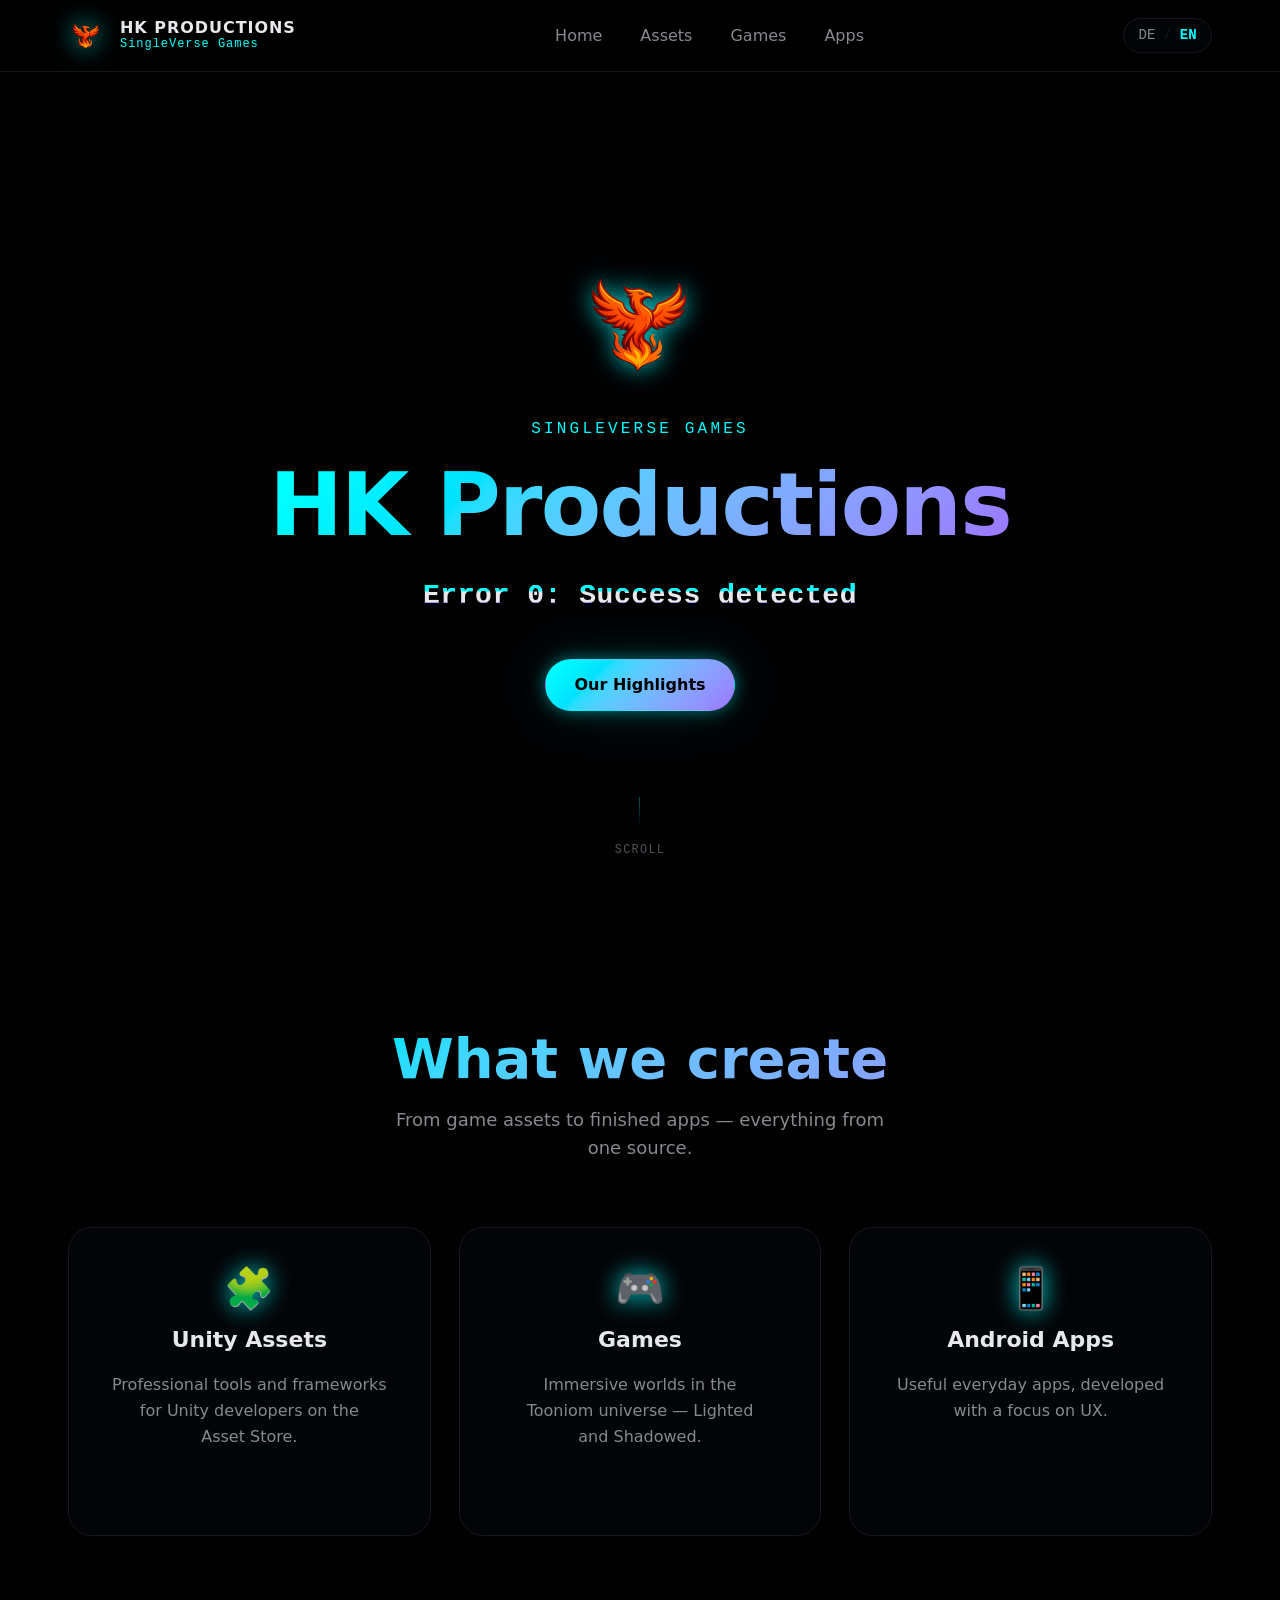
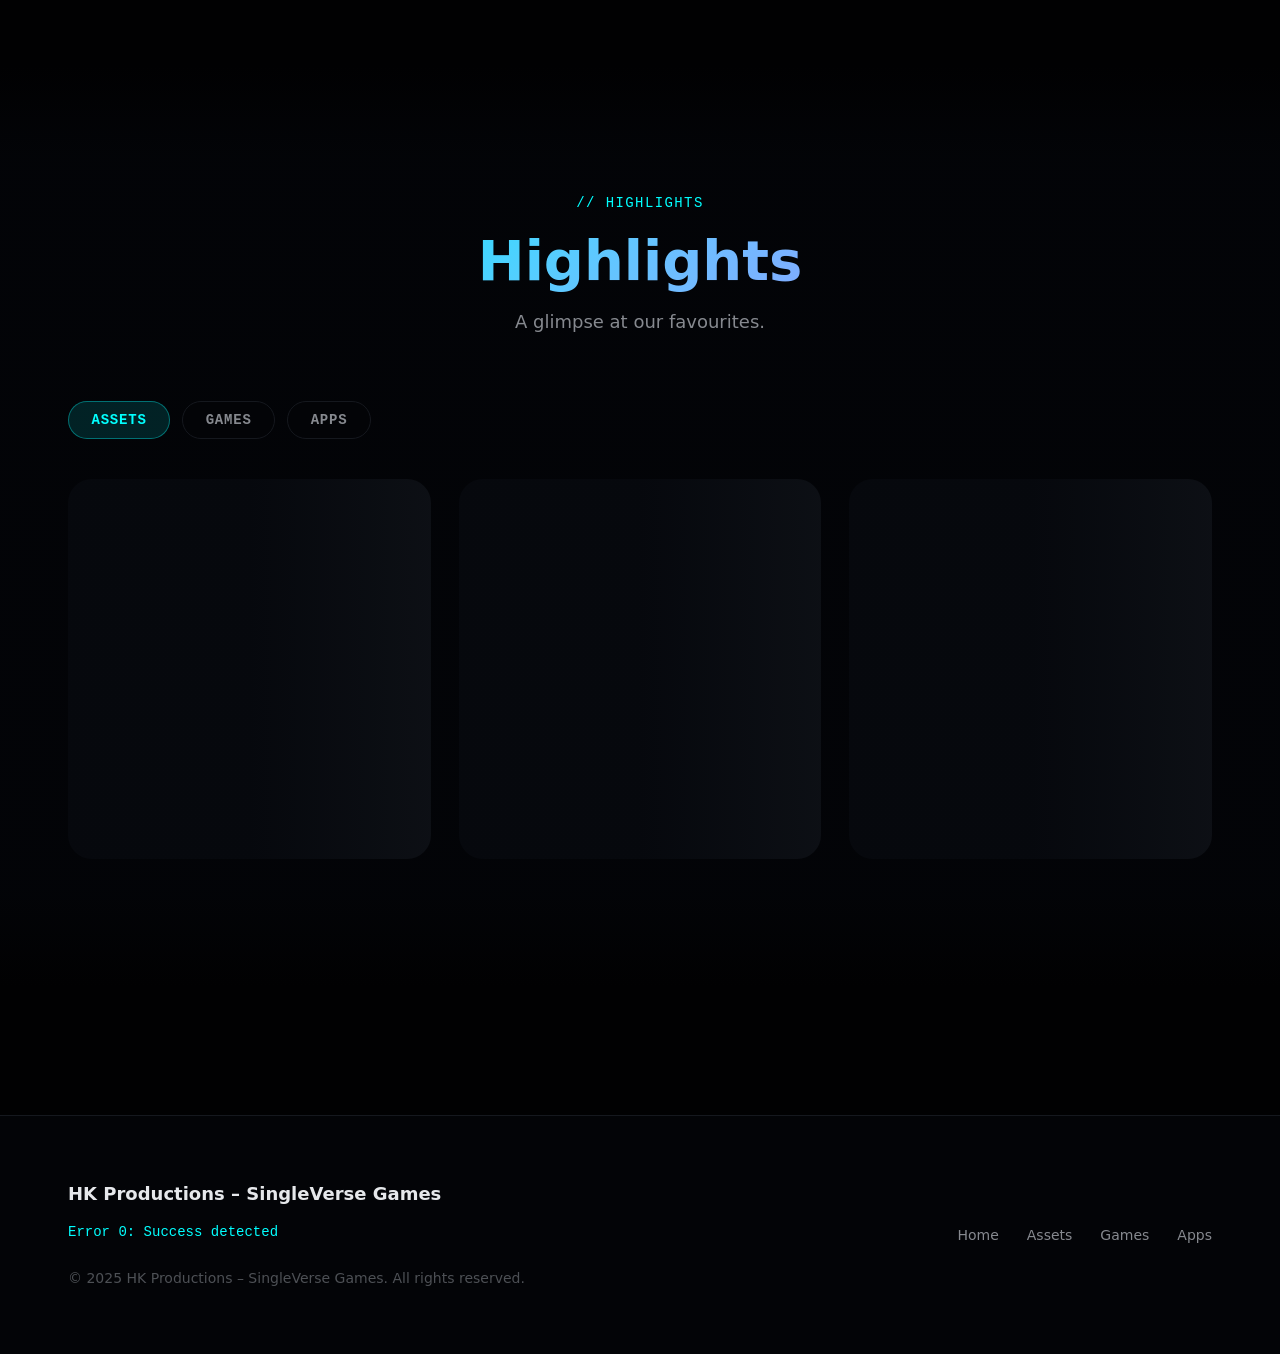
==== commit 1b9a15b6: "Website Update" ====
--- a/index.html
+++ b/index.html
@@ -1,5 +1,5 @@
 <!DOCTYPE html>
-<html lang="de" data-page="index.html">
+<html lang="de" data-page="">
 <head>
   <meta charset="UTF-8">
   <meta name="viewport" content="width=device-width, initial-scale=1.0">
@@ -10,18 +10,17 @@
   <meta name="keywords" content="HK Productions, SingleVerse Games, Unity Assets, Tooniom, Android Apps, Indie Games, Game Development">
   <meta name="author" content="HK Productions">
   <meta name="robots" content="index, follow">
-  <!-- Replace with your actual GitHub Pages URL -->
   <link rel="canonical" href="https://hk-gamestudio.github.io/">
   <link rel="alternate" hreflang="de" href="https://hk-gamestudio.github.io/">
   <link rel="alternate" hreflang="en" href="https://hk-gamestudio.github.io/">
 
   <!-- ── Open Graph ─────────────────────────────────────────────── -->
-  <meta property="og:type"        content="website">
-  <meta property="og:url"         content="https://hk-gamestudio.github.io/">
-  <meta property="og:title"       content="HK Productions – SingleVerse Games">
-  <meta property="og:description" content="Unity Assets, Tooniom Games und Android Apps. Error 0: Success detected.">
-  <meta property="og:image"       content="https://hk-gamestudio.github.io/icons/Cover_PC.png">
-  <meta property="og:locale"      content="de_DE">
+  <meta property="og:type"             content="website">
+  <meta property="og:url"              content="https://hk-gamestudio.github.io/">
+  <meta property="og:title"            content="HK Productions – SingleVerse Games">
+  <meta property="og:description"      content="Unity Assets, Tooniom Games und Android Apps. Error 0: Success detected.">
+  <meta property="og:image"            content="https://hk-gamestudio.github.io/icons/Cover_PC.png">
+  <meta property="og:locale"           content="de_DE">
   <meta property="og:locale:alternate" content="en_US">
 
   <!-- ── Twitter Card ───────────────────────────────────────────── -->
@@ -64,7 +63,7 @@
   <!-- ── Navigation ─────────────────────────────────────────────── -->
   <nav class="nav" id="nav" role="navigation" aria-label="Hauptnavigation">
     <div class="nav__inner">
-      <a href="index.html" class="nav__logo" aria-label="HK Productions – Home">
+      <a href="/" class="nav__logo" aria-label="HK Productions – Home">
         <img src="icons/Phönix.png" alt="HK Productions Logo" class="nav__logo-img" width="36" height="36">
         <div class="nav__logo-text">
           <span class="nav__logo-name">HK Productions</span>
@@ -73,10 +72,10 @@
       </a>
 
       <ul class="nav__links" role="list">
-        <li><a href="index.html"  class="nav__link" data-page="index.html"  data-i18n="nav.home">Start</a></li>
-        <li><a href="assets.html" class="nav__link" data-page="assets.html" data-i18n="nav.assets">Assets</a></li>
-        <li><a href="games.html"  class="nav__link" data-page="games.html"  data-i18n="nav.games">Spiele</a></li>
-        <li><a href="apps.html"   class="nav__link" data-page="apps.html"   data-i18n="nav.apps">Apps</a></li>
+        <li><a href="/"        class="nav__link" data-page=""       data-i18n="nav.home">Start</a></li>
+        <li><a href="/assets/" class="nav__link" data-page="assets" data-i18n="nav.assets">Assets</a></li>
+        <li><a href="/games/"  class="nav__link" data-page="games"  data-i18n="nav.games">Spiele</a></li>
+        <li><a href="/apps/"   class="nav__link" data-page="apps"   data-i18n="nav.apps">Apps</a></li>
       </ul>
 
       <div class="nav__right">
@@ -131,21 +130,21 @@
         </div>
 
         <div class="features__grid">
-          <a href="assets.html" class="feature-tile reveal" data-reveal-delay="0">
+          <a href="/assets/" class="feature-tile reveal" data-reveal-delay="0">
             <span class="feature-tile__icon" aria-hidden="true">🧩</span>
             <h3 class="feature-tile__title" data-i18n="home.features.assets_title">Unity Assets</h3>
             <p class="feature-tile__desc" data-i18n="home.features.assets_desc">Professionelle Tools und Frameworks für Unity-Entwickler auf dem Asset Store.</p>
             <span class="feature-tile__arrow">→ ansehen</span>
           </a>
 
-          <a href="games.html" class="feature-tile reveal" data-reveal-delay="100">
+          <a href="/games/" class="feature-tile reveal" data-reveal-delay="100">
             <span class="feature-tile__icon" aria-hidden="true">🎮</span>
             <h3 class="feature-tile__title" data-i18n="home.features.games_title">Spiele</h3>
             <p class="feature-tile__desc" data-i18n="home.features.games_desc">Immersive Welten im Tooniom-Universum – Lighted und Shadowed.</p>
             <span class="feature-tile__arrow">→ entdecken</span>
           </a>
 
-          <a href="apps.html" class="feature-tile reveal" data-reveal-delay="200">
+          <a href="/apps/" class="feature-tile reveal" data-reveal-delay="200">
             <span class="feature-tile__icon" aria-hidden="true">📱</span>
             <h3 class="feature-tile__title" data-i18n="home.features.apps_title">Android Apps</h3>
             <p class="feature-tile__desc" data-i18n="home.features.apps_desc">Nützliche Apps für den Alltag, entwickelt mit Fokus auf UX.</p>
@@ -161,13 +160,13 @@
         <p class="showcase__section-label" aria-hidden="true">// highlights</p>
         <div class="section-header">
           <h2 id="showcase-title" data-i18n="home.showcase_title">Highlights</h2>
-          <p data-i18n="home.showcase_sub">Ein Blick auf das, was wir bauen.</p>
+          <p data-i18n="home.showcase_sub">Ein Blick auf unsere Favoriten.</p>
         </div>
 
         <div class="showcase__tabs" role="tablist" aria-label="Showcase-Kategorien">
           <button class="showcase__tab active" data-tab="assets" data-i18n="nav.assets" role="tab" aria-selected="true">Assets</button>
           <button class="showcase__tab" data-tab="games" data-i18n="nav.games" role="tab" aria-selected="false">Spiele</button>
-          <button class="showcase__tab" data-tab="apps" data-i18n="nav.apps" role="tab" aria-selected="false">Apps</button>
+          <button class="showcase__tab" data-tab="apps"  data-i18n="nav.apps"  role="tab" aria-selected="false">Apps</button>
         </div>
 
         <div class="cards-grid cards-grid--showcase" id="showcase-grid" role="tabpanel" aria-live="polite" aria-label="Showcase Cards">
@@ -190,10 +189,10 @@
         <span class="footer__copy" data-i18n="footer.copy">© 2025 HK Productions. Alle Rechte vorbehalten.</span>
       </div>
       <nav class="footer__links" aria-label="Footer Navigation">
-        <a href="index.html"  data-i18n="nav.home">Start</a>
-        <a href="assets.html" data-i18n="nav.assets">Assets</a>
-        <a href="games.html"  data-i18n="nav.games">Spiele</a>
-        <a href="apps.html"   data-i18n="nav.apps">Apps</a>
+        <a href="/"        data-i18n="nav.home">Start</a>
+        <a href="/assets/" data-i18n="nav.assets">Assets</a>
+        <a href="/games/"  data-i18n="nav.games">Spiele</a>
+        <a href="/apps/"   data-i18n="nav.apps">Apps</a>
       </nav>
     </div>
   </footer>
--- a/css/components.css
+++ b/css/components.css
@@ -623,4 +623,15 @@
     transform: scale(0.92);
   }
   .reveal--scale.visible { transform: scale(1); }
+
+  /* ── Selected card (active URL slug) ─────────────────────────────────────── */
+
+  .card[data-selected="true"],
+  .game-card[data-selected="true"],
+  .app-card[data-selected="true"] {
+    outline: 2px solid var(--clr-cyan);
+    outline-offset: 3px;
+    box-shadow: 0 0 0 6px rgba(0, 255, 255, 0.07), var(--shadow-card);
+    transition: outline var(--transition-fast), box-shadow var(--transition-fast);
+  }
 }
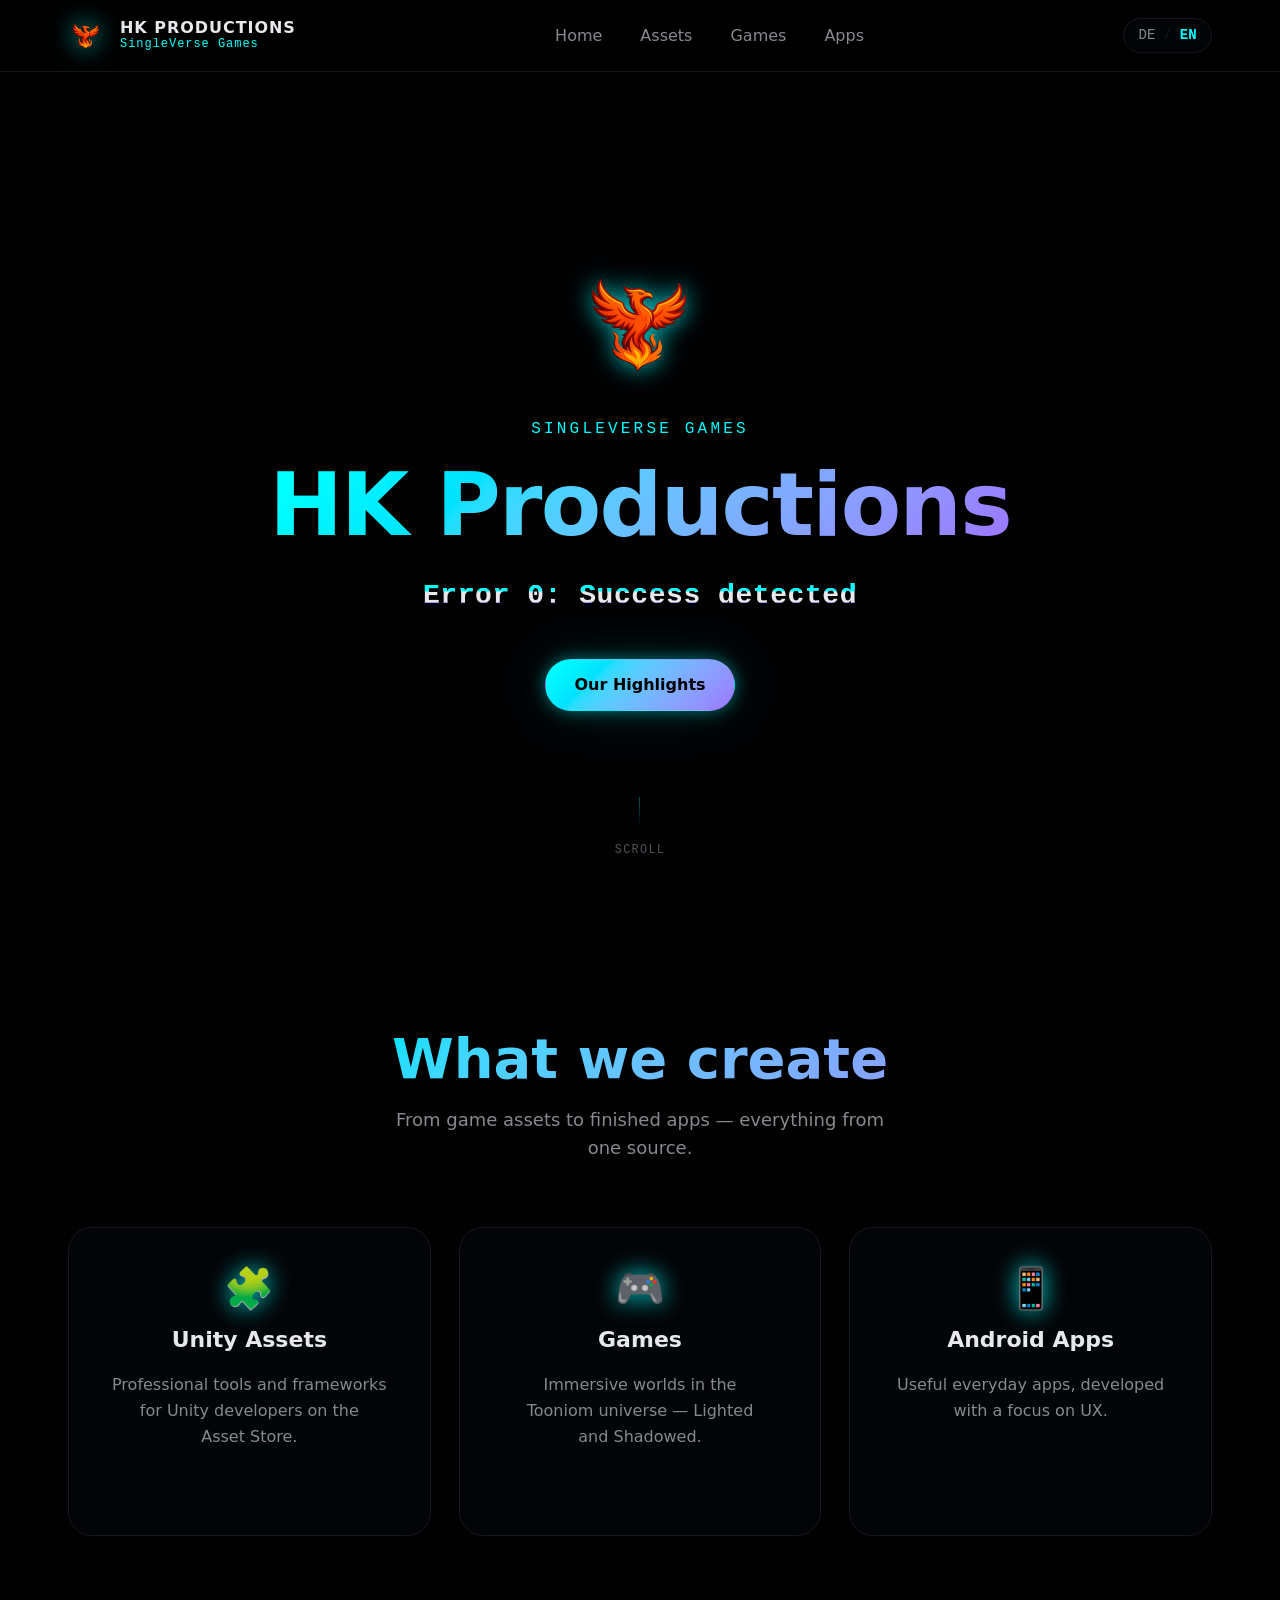
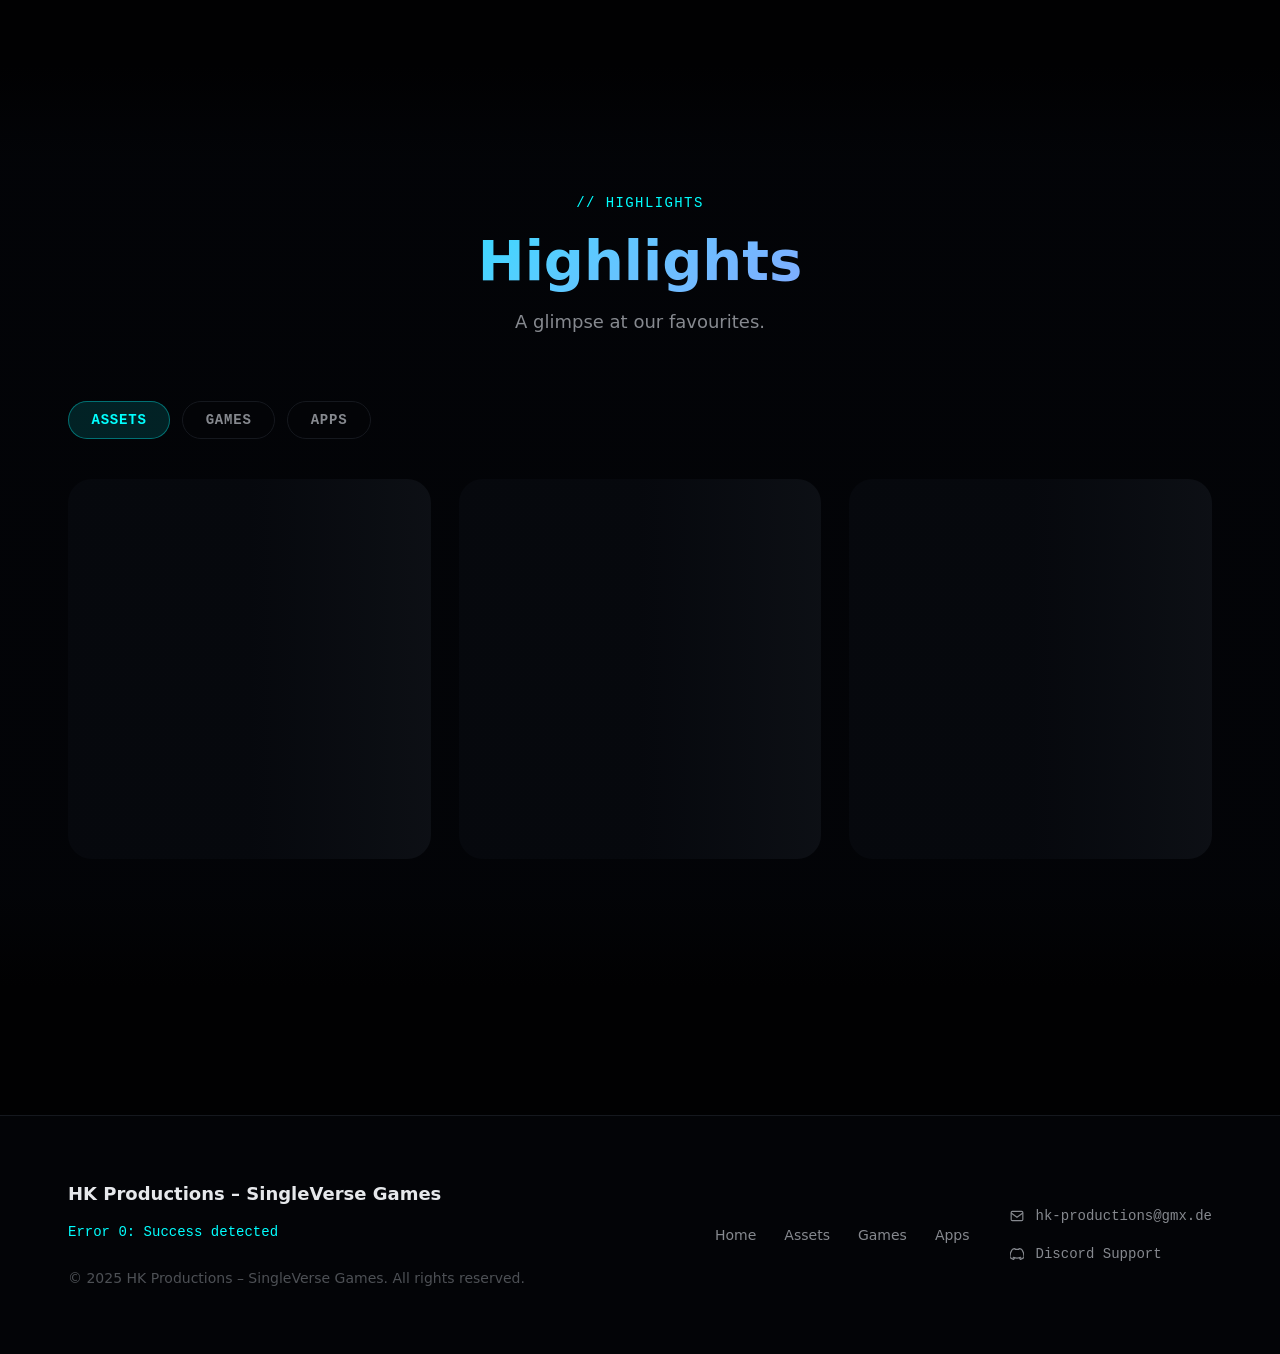
==== commit 969fd97d: "Update Website Footer Support added" ====
--- a/index.html
+++ b/index.html
@@ -194,6 +194,16 @@
         <a href="/games/"  data-i18n="nav.games">Spiele</a>
         <a href="/apps/"   data-i18n="nav.apps">Apps</a>
       </nav>
+      <div class="footer__contact">
+        <a href="mailto:hk-productions@gmx.de" class="footer__contact-link">
+          <svg width="14" height="14" viewBox="0 0 24 24" fill="none" stroke="currentColor" stroke-width="2" aria-hidden="true"><rect x="2" y="4" width="20" height="16" rx="2"/><path d="m2 7 10 7 10-7"/></svg>
+          hk-productions@gmx.de
+        </a>
+        <a href="https://discord.gg/g8PKZPZ8Vh" target="_blank" rel="noopener noreferrer" class="footer__contact-link">
+          <svg width="14" height="14" viewBox="0 0 24 24" fill="none" stroke="currentColor" stroke-width="2" aria-hidden="true"><path d="M20.317 4.37a19.791 19.791 0 0 0-4.885-1.515.074.074 0 0 0-.079.037c-.21.375-.444.864-.608 1.25a18.27 18.27 0 0 0-5.487 0 12.64 12.64 0 0 0-.617-1.25.077.077 0 0 0-.079-.037A19.736 19.736 0 0 0 3.677 4.37a.07.07 0 0 0-.032.027C.533 9.046-.32 13.58.099 18.057a.082.082 0 0 0 .031.057 19.9 19.9 0 0 0 5.993 3.03.078.078 0 0 0 .084-.028 14.09 14.09 0 0 0 1.226-1.994.076.076 0 0 0-.041-.106 13.107 13.107 0 0 1-1.872-.892.077.077 0 0 1-.008-.128 10.2 10.2 0 0 0 .372-.292.074.074 0 0 1 .077-.01c3.928 1.793 8.18 1.793 12.062 0a.074.074 0 0 1 .078.01c.12.098.246.198.373.292a.077.077 0 0 1-.006.127 12.299 12.299 0 0 1-1.873.892.077.077 0 0 0-.041.107c.36.698.772 1.362 1.225 1.993a.076.076 0 0 0 .084.028 19.839 19.839 0 0 0 6.002-3.03.077.077 0 0 0 .032-.054c.5-5.177-.838-9.674-3.549-13.66a.061.061 0 0 0-.031-.03z"/></svg>
+          Discord Support
+        </a>
+      </div>
     </div>
   </footer>
 
--- a/css/global.css
+++ b/css/global.css
@@ -290,7 +290,7 @@
     margin-inline: auto;
     padding-inline: var(--space-6);
     display: grid;
-    grid-template-columns: 1fr auto;
+    grid-template-columns: 1fr auto auto;
     align-items: center;
     gap: var(--space-8);
   }
@@ -331,13 +331,32 @@
     transition: color var(--transition-fast);
   }
   .footer__links a:hover { color: var(--clr-cyan); }
+
+  .footer__contact {
+    display: flex;
+    flex-direction: column;
+    gap: var(--space-3);
+  }
+
+  .footer__contact-link {
+    display: flex;
+    align-items: center;
+    gap: var(--space-2);
+    font-size: var(--text-xs);
+    font-family: var(--font-mono);
+    color: var(--clr-text-muted);
+    transition: color var(--transition-fast);
+    white-space: nowrap;
+  }
+  .footer__contact-link:hover { color: var(--clr-cyan); }
 
   @media (max-width: 600px) {
     .footer__inner {
       grid-template-columns: 1fr;
       text-align: center;
     }
-    .footer__links { justify-content: center; }
+    .footer__links  { justify-content: center; }
+    .footer__contact { align-items: center; }
   }
 
   /* ── Page hero spacer ───────────────────────────────────────────────────── */
